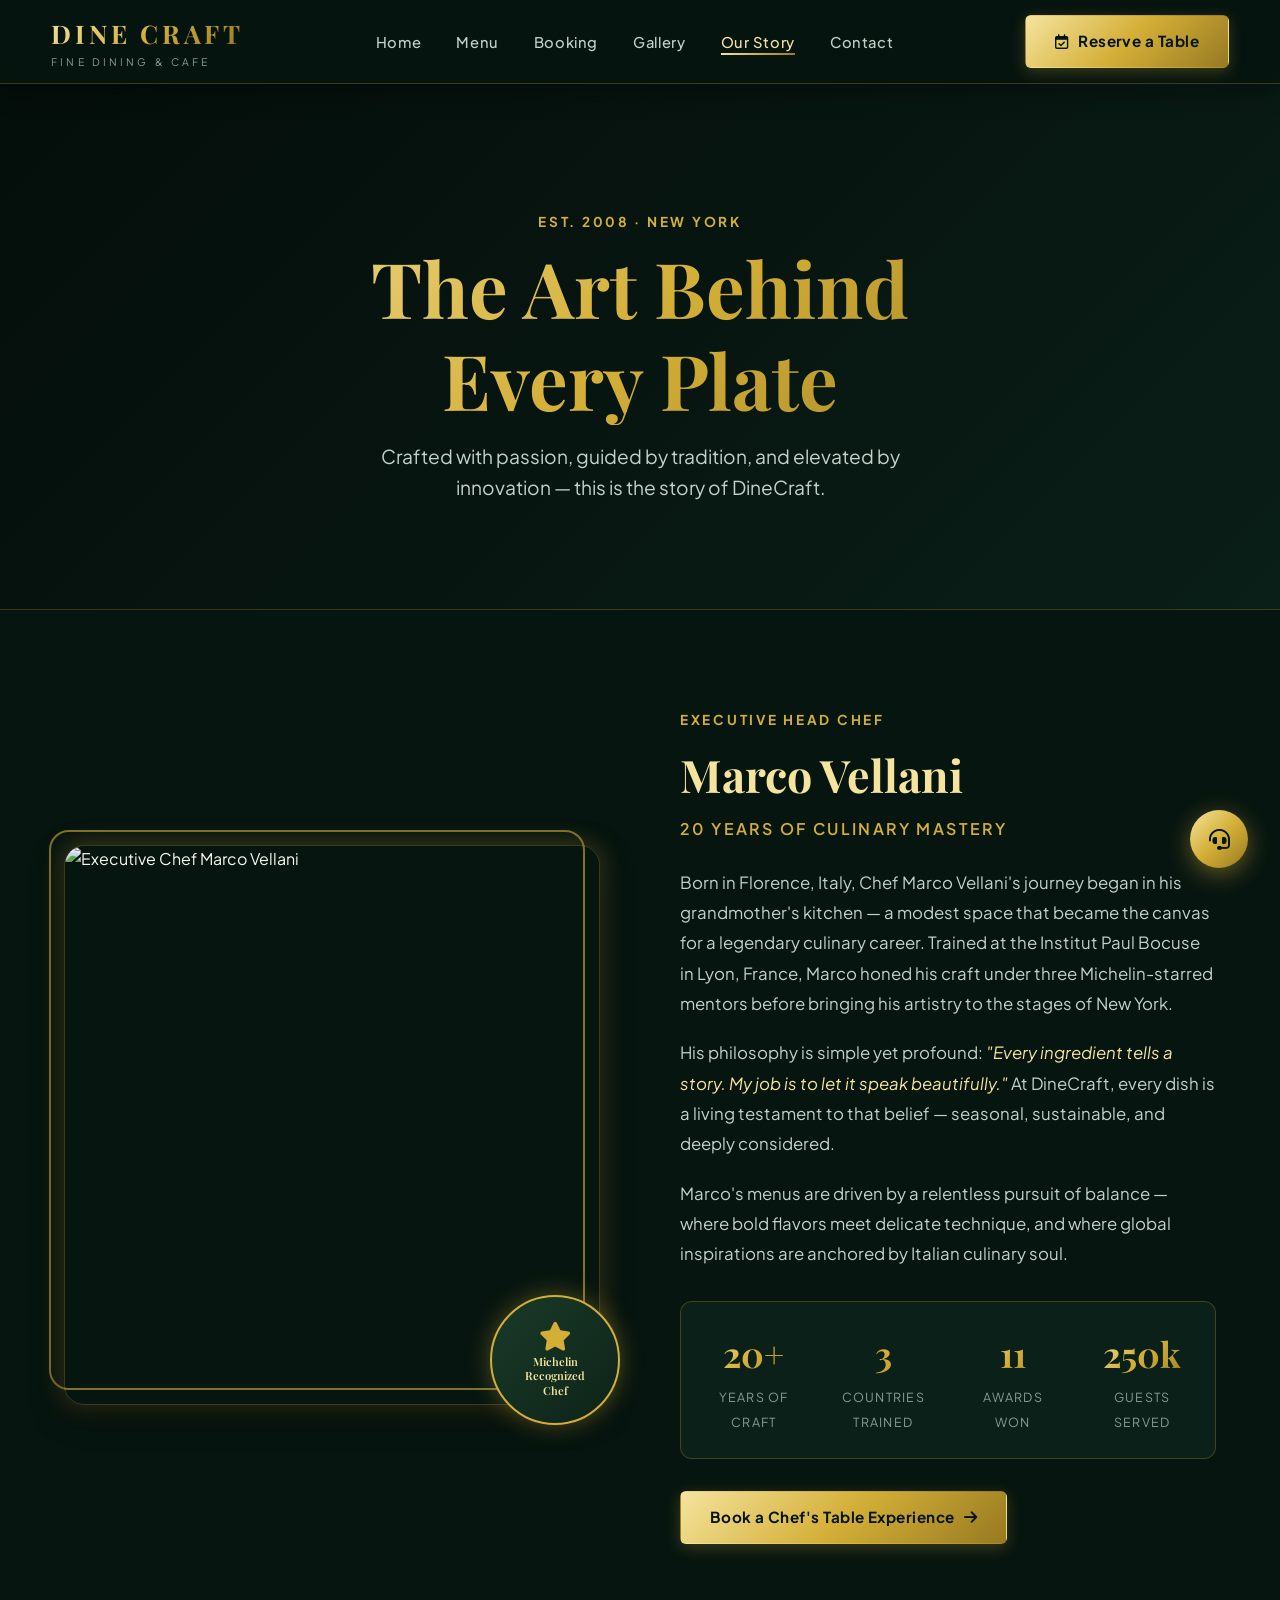
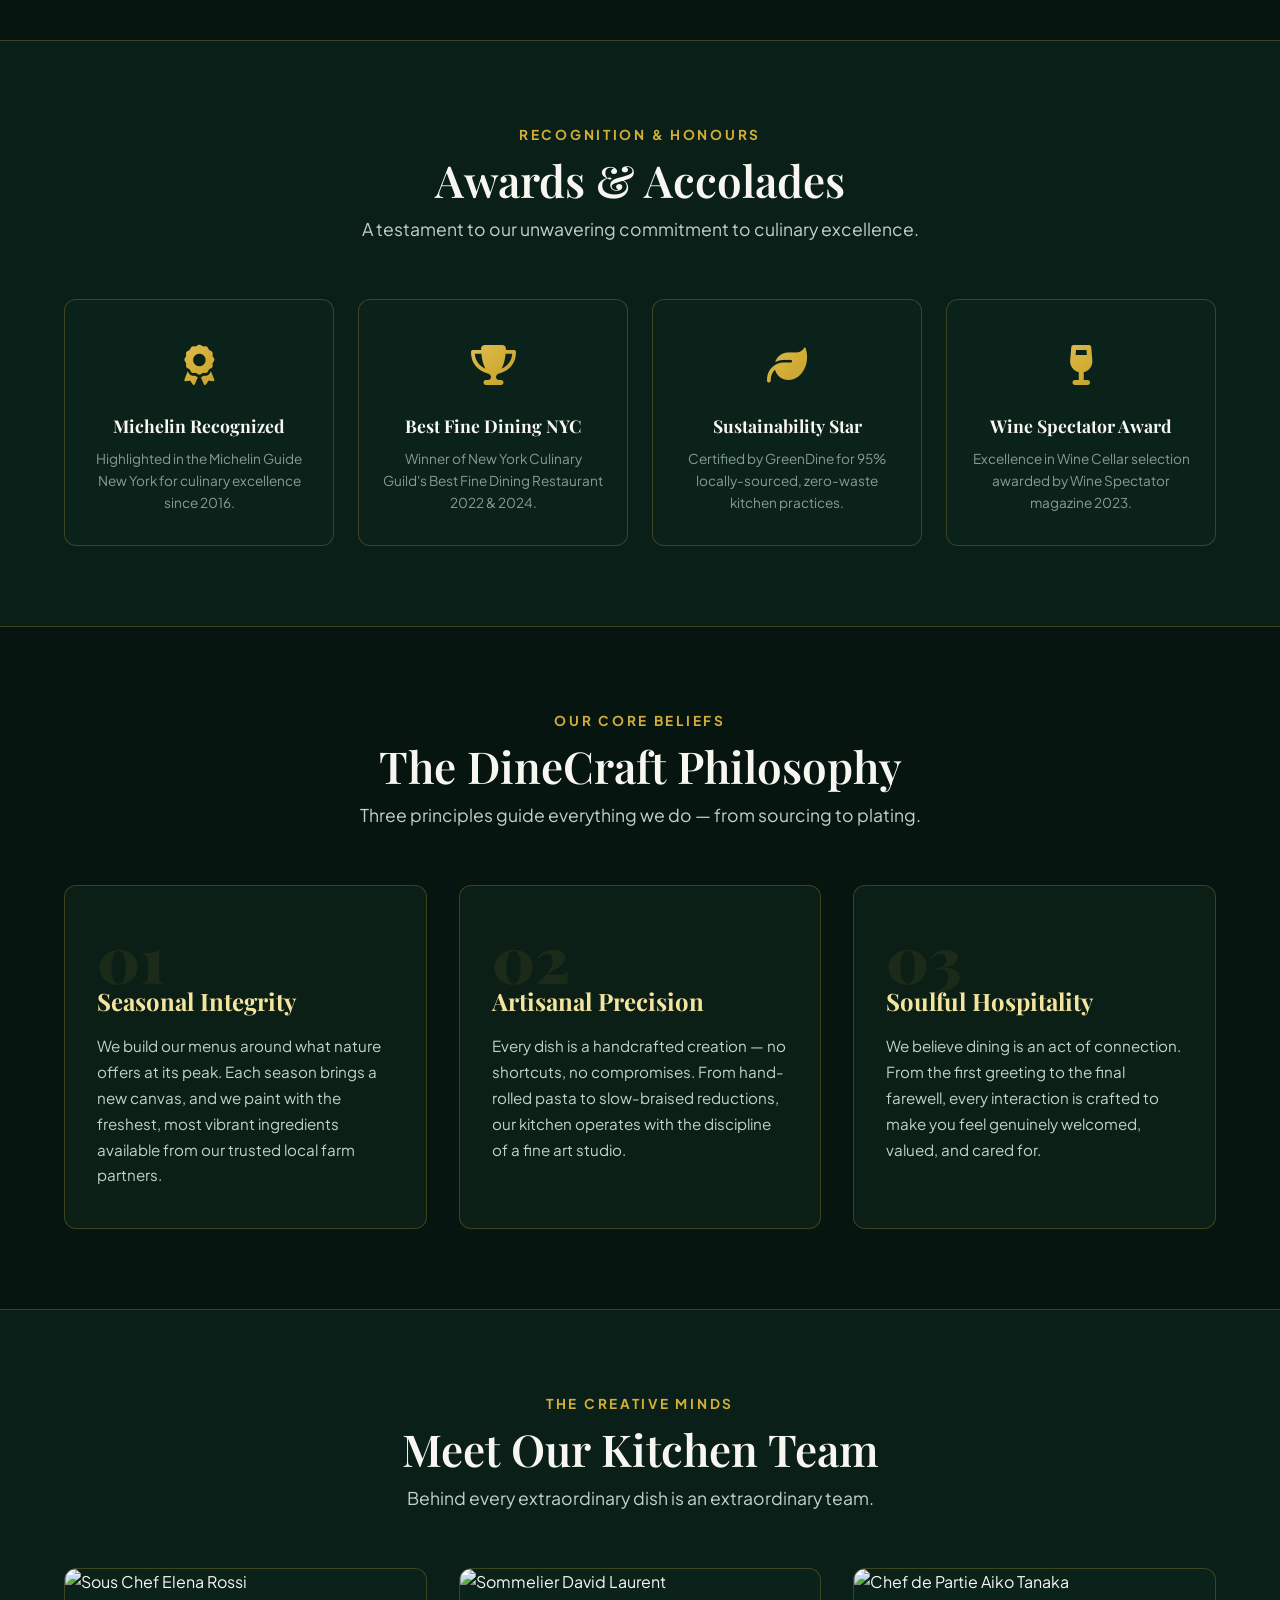
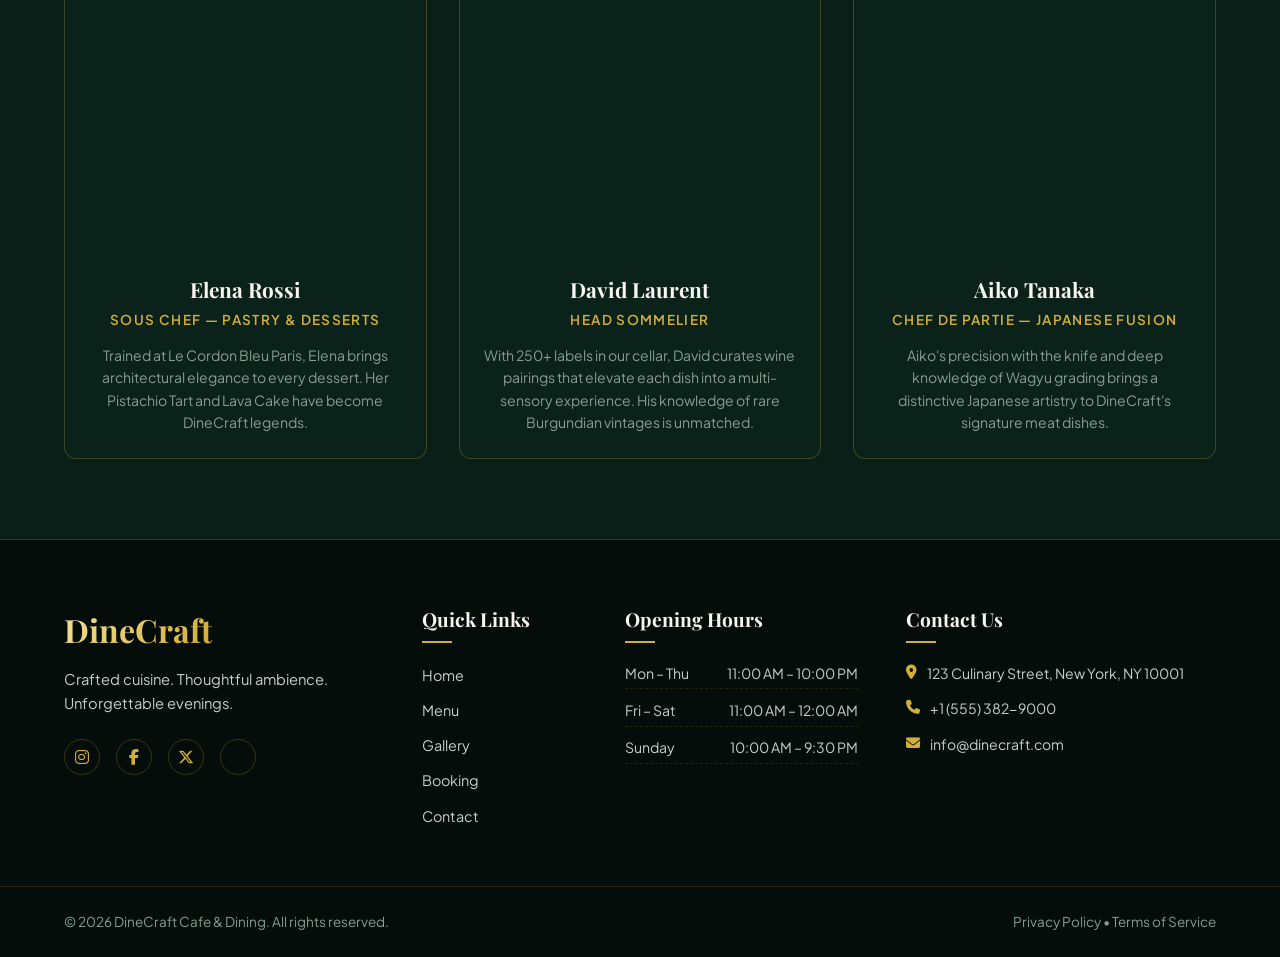
==== about.html @ 6a2be3d0 "Update all files" ====
<!DOCTYPE html>
<html lang="en">
<head>
    <meta charset="UTF-8">
    <meta name="viewport" content="width=device-width, initial-scale=1.0">
    <meta name="description" content="Meet the Culinary Artist — Chef Marco Vellani. DineCraft's head chef with 20 years of Michelin-starred excellence. Discover our philosophy and story.">
    <title>Chef's Story | DineCraft Fine Dining & Cafe</title>
    <link rel="preconnect" href="https://fonts.googleapis.com">
    <link rel="preconnect" href="https://fonts.gstatic.com" crossorigin>
    <link href="https://fonts.googleapis.com/css2?family=Cormorant+Garamond:ital,wght@0,500;0,600;0,700;1,400&family=Playfair+Display:ital,wght@0,400;0,600;0,700;0,900;1,400&family=Plus+Jakarta+Sans:wght@300;400;500;600;700&display=swap" rel="stylesheet">
    <link rel="stylesheet" href="https://cdnjs.cloudflare.com/ajax/libs/font-awesome/6.4.0/css/all.min.css">
    <link rel="stylesheet" href="index.css?v=2">
    <style>
        /* ---- About Page Specific Styles ---- */
        .about-hero {
            position: relative;
            min-height: 60vh;
            display: flex;
            align-items: center;
            overflow: hidden;
            background: linear-gradient(135deg, #040e0a 0%, #071510 50%, #0a1f18 100%);
            border-bottom: 1px solid var(--border-gold);
        }
        .about-hero::before {
            content: '';
            position: absolute;
            inset: 0;
            background: url('https://images.unsplash.com/photo-1556909114-f6e7ad7d3136?q=80&w=1800&auto=format&fit=crop') center/cover no-repeat;
            opacity: 0.12;
        }
        .about-hero-content {
            position: relative;
            z-index: 2;
            padding: 6rem 0 4rem;
            text-align: center;
        }
        .about-hero-content h1 {
            font-family: var(--font-heading);
            font-size: clamp(2.8rem, 6vw, 5rem);
            font-weight: 700;
            background: var(--gold-gradient);
            -webkit-background-clip: text;
            -webkit-text-fill-color: transparent;
            background-clip: text;
            line-height: 1.2;
            margin-bottom: 1rem;
        }
        .about-hero-content p {
            font-size: 1.2rem;
            color: var(--text-secondary);
            max-width: 600px;
            margin: 0 auto;
        }

        /* Chef Profile */
        .chef-profile-section {
            padding: 6rem 0;
            background: var(--bg-dark);
        }
        .chef-profile-grid {
            display: grid;
            grid-template-columns: 1fr 1fr;
            gap: 5rem;
            align-items: center;
        }
        .chef-image-frame {
            position: relative;
        }
        .chef-image-frame::before {
            content: '';
            position: absolute;
            top: -15px;
            left: -15px;
            right: 15px;
            bottom: 15px;
            border: 2px solid var(--border-gold-bright);
            border-radius: var(--radius-lg);
            z-index: 0;
        }
        .chef-image-frame img {
            position: relative;
            z-index: 1;
            width: 100%;
            height: 560px;
            object-fit: cover;
            border-radius: var(--radius-lg);
            border: 1px solid var(--border-gold);
            box-shadow: var(--shadow-card), var(--gold-glow);
        }
        .chef-award-badge {
            position: absolute;
            bottom: -20px;
            right: -20px;
            z-index: 2;
            background: linear-gradient(135deg, #1a3a28 0%, #0d2318 100%);
            border: 2px solid var(--color-gold);
            border-radius: 50%;
            width: 130px;
            height: 130px;
            display: flex;
            flex-direction: column;
            align-items: center;
            justify-content: center;
            text-align: center;
            box-shadow: var(--gold-glow);
        }
        .chef-award-badge i {
            font-size: 1.8rem;
            color: var(--color-gold);
            margin-bottom: 4px;
        }
        .chef-award-badge span {
            font-family: var(--font-heading);
            font-size: 0.7rem;
            color: var(--color-gold-light);
            line-height: 1.3;
            font-weight: 600;
        }
        .chef-bio h2 {
            font-family: var(--font-heading);
            font-size: 2.8rem;
            color: var(--color-gold-light);
            margin-bottom: 0.3rem;
        }
        .chef-bio .chef-title {
            color: var(--color-gold);
            font-size: 1rem;
            font-weight: 600;
            letter-spacing: 0.15em;
            text-transform: uppercase;
            margin-bottom: 1.5rem;
        }
        .chef-bio p {
            color: var(--text-secondary);
            font-size: 1.05rem;
            line-height: 1.8;
            margin-bottom: 1.2rem;
        }
        .chef-stats-bar {
            display: flex;
            gap: 2rem;
            margin: 2rem 0;
            padding: 1.5rem;
            background: rgba(13, 36, 28, 0.8);
            border: 1px solid var(--border-gold);
            border-radius: var(--radius-md);
        }
        .stat-item {
            text-align: center;
            flex: 1;
        }
        .stat-number {
            font-family: var(--font-heading);
            font-size: 2.2rem;
            font-weight: 700;
            background: var(--gold-gradient);
            -webkit-background-clip: text;
            -webkit-text-fill-color: transparent;
            background-clip: text;
            display: block;
        }
        .stat-label {
            font-size: 0.78rem;
            color: var(--text-muted);
            letter-spacing: 0.1em;
            text-transform: uppercase;
        }

        /* Awards Grid */
        .awards-section {
            padding: 5rem 0;
            background: var(--bg-surface);
            border-top: 1px solid var(--border-gold);
            border-bottom: 1px solid var(--border-gold);
        }
        .awards-grid {
            display: grid;
            grid-template-columns: repeat(4, 1fr);
            gap: 1.5rem;
            margin-top: 3rem;
        }
        .award-card {
            background: var(--bg-card);
            border: 1px solid var(--border-gold);
            border-radius: var(--radius-md);
            padding: 2rem 1.5rem;
            text-align: center;
            transition: var(--transition);
            backdrop-filter: blur(10px);
        }
        .award-card:hover {
            transform: translateY(-5px);
            border-color: var(--color-gold);
            box-shadow: var(--gold-glow);
        }
        .award-icon {
            font-size: 2.5rem;
            margin-bottom: 1rem;
            background: var(--gold-gradient);
            -webkit-background-clip: text;
            -webkit-text-fill-color: transparent;
            background-clip: text;
        }
        .award-card h3 {
            font-family: var(--font-heading);
            font-size: 1.1rem;
            color: var(--text-primary);
            margin-bottom: 0.5rem;
        }
        .award-card p {
            font-size: 0.85rem;
            color: var(--text-muted);
        }

        /* Philosophy Section */
        .philosophy-section {
            padding: 5rem 0;
            background: var(--bg-dark);
        }
        .philosophy-pillars {
            display: grid;
            grid-template-columns: repeat(3, 1fr);
            gap: 2rem;
            margin-top: 3rem;
        }
        .pillar-card {
            background: rgba(13, 36, 28, 0.7);
            border: 1px solid var(--border-gold);
            border-radius: var(--radius-md);
            padding: 2.5rem 2rem;
            position: relative;
            overflow: hidden;
            transition: var(--transition);
        }
        .pillar-card::before {
            content: '';
            position: absolute;
            top: 0;
            left: 0;
            right: 0;
            height: 3px;
            background: var(--gold-gradient);
            transform: scaleX(0);
            transition: var(--transition);
        }
        .pillar-card:hover::before { transform: scaleX(1); }
        .pillar-card:hover {
            transform: translateY(-4px);
            box-shadow: var(--shadow-card);
        }
        .pillar-number {
            font-family: var(--font-heading);
            font-size: 4rem;
            font-weight: 900;
            color: rgba(212,175,55,0.08);
            line-height: 1;
            margin-bottom: -0.5rem;
        }
        .pillar-card h3 {
            font-family: var(--font-heading);
            font-size: 1.5rem;
            color: var(--color-gold-light);
            margin-bottom: 0.8rem;
        }
        .pillar-card p {
            color: var(--text-secondary);
            font-size: 0.95rem;
            line-height: 1.7;
        }

        /* Team Section */
        .team-section {
            padding: 5rem 0;
            background: var(--bg-surface);
            border-top: 1px solid var(--border-gold);
        }
        .team-grid {
            display: grid;
            grid-template-columns: repeat(3, 1fr);
            gap: 2rem;
            margin-top: 3rem;
        }
        .team-card {
            background: var(--bg-card);
            border: 1px solid var(--border-gold);
            border-radius: var(--radius-md);
            overflow: hidden;
            transition: var(--transition);
        }
        .team-card:hover {
            transform: translateY(-6px);
            box-shadow: var(--shadow-card), var(--gold-glow);
        }
        .team-card img {
            width: 100%;
            height: 280px;
            object-fit: cover;
        }
        .team-card-body {
            padding: 1.5rem;
            text-align: center;
        }
        .team-card-body h3 {
            font-family: var(--font-heading);
            font-size: 1.3rem;
            color: var(--text-primary);
            margin-bottom: 0.2rem;
        }
        .team-card-body .role {
            color: var(--color-gold);
            font-size: 0.85rem;
            font-weight: 600;
            letter-spacing: 0.1em;
            text-transform: uppercase;
            margin-bottom: 0.8rem;
        }
        .team-card-body p {
            color: var(--text-muted);
            font-size: 0.88rem;
            line-height: 1.6;
        }

        /* Responsive */
        @media (max-width: 900px) {
            .chef-profile-grid { grid-template-columns: 1fr; gap: 2rem; }
            .awards-grid { grid-template-columns: repeat(2, 1fr); }
            .philosophy-pillars { grid-template-columns: 1fr; }
            .team-grid { grid-template-columns: repeat(2, 1fr); }
            .chef-image-frame img { height: 380px; }
        }
        @media (max-width: 600px) {
            .awards-grid { grid-template-columns: 1fr; }
            .team-grid { grid-template-columns: 1fr; }
            .chef-stats-bar { flex-direction: column; gap: 1rem; }
        }
    </style>
</head>
<body class="page-about">

    <!-- Header -->
    <header class="site-header scrolled" id="siteHeader">
        <div class="header-container">
            <a href="index.html" class="brand-logo">
                <span class="logo-text">DINE CRAFT</span>
                <span class="logo-sub">FINE DINING & CAFE</span>
            </a>
            <nav class="main-nav" id="mainNav">
                <ul class="nav-list">
                    <li><a href="index.html" class="nav-link">Home</a></li>
                    <li><a href="menu.html" class="nav-link">Menu</a></li>
                    <li><a href="booking.html" class="nav-link">Booking</a></li>
                    <li><a href="gallery.html" class="nav-link">Gallery</a></li>
                    <li><a href="about.html" class="nav-link active">Our Story</a></li>
                    <li><a href="index.html#contact" class="nav-link">Contact</a></li>
                </ul>
            </nav>
            <div class="header-actions">
                <a href="booking.html" class="btn btn-gold">
                    <i class="fa-regular fa-calendar-check"></i>
                    <span>Reserve a Table</span>
                </a>
                <button class="mobile-toggle" id="mobileToggle" aria-label="Toggle Navigation Menu">
                    <i class="fa-solid fa-bars"></i>
                </button>
            </div>
        </div>
    </header>

    <main class="page-main-content">

        <!-- About Hero -->
        <section class="about-hero">
            <div class="container about-hero-content">
                <span class="gold-subtitle">EST. 2008 · NEW YORK</span>
                <h1>The Art Behind<br>Every Plate</h1>
                <p>Crafted with passion, guided by tradition, and elevated by innovation — this is the story of DineCraft.</p>
            </div>
        </section>

        <!-- Chef Profile -->
        <section class="chef-profile-section">
            <div class="container">
                <div class="chef-profile-grid">
                    <div class="chef-image-frame">
                        <img src="https://images.unsplash.com/photo-1577219491135-ce391730fb2c?q=80&w=1000&auto=format&fit=crop" alt="Executive Chef Marco Vellani">
                        <div class="chef-award-badge">
                            <i class="fa-solid fa-star"></i>
                            <span>Michelin<br>Recognized<br>Chef</span>
                        </div>
                    </div>
                    <div class="chef-bio">
                        <span class="gold-subtitle">EXECUTIVE HEAD CHEF</span>
                        <h2>Marco Vellani</h2>
                        <p class="chef-title">20 Years of Culinary Mastery</p>
                        <p>Born in Florence, Italy, Chef Marco Vellani's journey began in his grandmother's kitchen — a modest space that became the canvas for a legendary culinary career. Trained at the Institut Paul Bocuse in Lyon, France, Marco honed his craft under three Michelin-starred mentors before bringing his artistry to the stages of New York.</p>
                        <p>His philosophy is simple yet profound: <em style="color: var(--color-gold-light);">"Every ingredient tells a story. My job is to let it speak beautifully."</em> At DineCraft, every dish is a living testament to that belief — seasonal, sustainable, and deeply considered.</p>
                        <p>Marco's menus are driven by a relentless pursuit of balance — where bold flavors meet delicate technique, and where global inspirations are anchored by Italian culinary soul.</p>

                        <div class="chef-stats-bar">
                            <div class="stat-item">
                                <span class="stat-number">20+</span>
                                <span class="stat-label">Years of Craft</span>
                            </div>
                            <div class="stat-item">
                                <span class="stat-number">3</span>
                                <span class="stat-label">Countries Trained</span>
                            </div>
                            <div class="stat-item">
                                <span class="stat-number">11</span>
                                <span class="stat-label">Awards Won</span>
                            </div>
                            <div class="stat-item">
                                <span class="stat-number">250k</span>
                                <span class="stat-label">Guests Served</span>
                            </div>
                        </div>

                        <a href="booking.html" class="btn btn-gold">
                            <span>Book a Chef's Table Experience</span>
                            <i class="fa-solid fa-arrow-right"></i>
                        </a>
                    </div>
                </div>
            </div>
        </section>

        <!-- Awards -->
        <section class="awards-section">
            <div class="container">
                <div class="section-header text-center">
                    <span class="gold-subtitle">RECOGNITION & HONOURS</span>
                    <h2 class="section-title">Awards & Accolades</h2>
                    <p class="section-description">A testament to our unwavering commitment to culinary excellence.</p>
                </div>
                <div class="awards-grid">
                    <div class="award-card">
                        <div class="award-icon"><i class="fa-solid fa-award"></i></div>
                        <h3>Michelin Recognized</h3>
                        <p>Highlighted in the Michelin Guide New York for culinary excellence since 2016.</p>
                    </div>
                    <div class="award-card">
                        <div class="award-icon"><i class="fa-solid fa-trophy"></i></div>
                        <h3>Best Fine Dining NYC</h3>
                        <p>Winner of New York Culinary Guild's Best Fine Dining Restaurant 2022 & 2024.</p>
                    </div>
                    <div class="award-card">
                        <div class="award-icon"><i class="fa-solid fa-leaf"></i></div>
                        <h3>Sustainability Star</h3>
                        <p>Certified by GreenDine for 95% locally-sourced, zero-waste kitchen practices.</p>
                    </div>
                    <div class="award-card">
                        <div class="award-icon"><i class="fa-solid fa-wine-glass"></i></div>
                        <h3>Wine Spectator Award</h3>
                        <p>Excellence in Wine Cellar selection awarded by Wine Spectator magazine 2023.</p>
                    </div>
                </div>
            </div>
        </section>

        <!-- Philosophy -->
        <section class="philosophy-section">
            <div class="container">
                <div class="section-header text-center">
                    <span class="gold-subtitle">OUR CORE BELIEFS</span>
                    <h2 class="section-title">The DineCraft Philosophy</h2>
                    <p class="section-description">Three principles guide everything we do — from sourcing to plating.</p>
                </div>
                <div class="philosophy-pillars">
                    <div class="pillar-card">
                        <div class="pillar-number">01</div>
                        <h3>Seasonal Integrity</h3>
                        <p>We build our menus around what nature offers at its peak. Each season brings a new canvas, and we paint with the freshest, most vibrant ingredients available from our trusted local farm partners.</p>
                    </div>
                    <div class="pillar-card">
                        <div class="pillar-number">02</div>
                        <h3>Artisanal Precision</h3>
                        <p>Every dish is a handcrafted creation — no shortcuts, no compromises. From hand-rolled pasta to slow-braised reductions, our kitchen operates with the discipline of a fine art studio.</p>
                    </div>
                    <div class="pillar-card">
                        <div class="pillar-number">03</div>
                        <h3>Soulful Hospitality</h3>
                        <p>We believe dining is an act of connection. From the first greeting to the final farewell, every interaction is crafted to make you feel genuinely welcomed, valued, and cared for.</p>
                    </div>
                </div>
            </div>
        </section>

        <!-- Our Team -->
        <section class="team-section">
            <div class="container">
                <div class="section-header text-center">
                    <span class="gold-subtitle">THE CREATIVE MINDS</span>
                    <h2 class="section-title">Meet Our Kitchen Team</h2>
                    <p class="section-description">Behind every extraordinary dish is an extraordinary team.</p>
                </div>
                <div class="team-grid">
                    <div class="team-card">
                        <img src="https://images.unsplash.com/photo-1600565193348-f74bd3960d33?q=80&w=800&auto=format&fit=crop" alt="Sous Chef Elena Rossi">
                        <div class="team-card-body">
                            <h3>Elena Rossi</h3>
                            <p class="role">Sous Chef — Pastry & Desserts</p>
                            <p>Trained at Le Cordon Bleu Paris, Elena brings architectural elegance to every dessert. Her Pistachio Tart and Lava Cake have become DineCraft legends.</p>
                        </div>
                    </div>
                    <div class="team-card">
                        <img src="https://images.unsplash.com/photo-1615361200141-f45040f367be?q=80&w=800&auto=format&fit=crop" alt="Sommelier David Laurent">
                        <div class="team-card-body">
                            <h3>David Laurent</h3>
                            <p class="role">Head Sommelier</p>
                            <p>With 250+ labels in our cellar, David curates wine pairings that elevate each dish into a multi-sensory experience. His knowledge of rare Burgundian vintages is unmatched.</p>
                        </div>
                    </div>
                    <div class="team-card">
                        <img src="https://images.unsplash.com/photo-1534422298391-e4f8c172dddb?q=80&w=800&auto=format&fit=crop" alt="Chef de Partie Aiko Tanaka">
                        <div class="team-card-body">
                            <h3>Aiko Tanaka</h3>
                            <p class="role">Chef de Partie — Japanese Fusion</p>
                            <p>Aiko's precision with the knife and deep knowledge of Wagyu grading brings a distinctive Japanese artistry to DineCraft's signature meat dishes.</p>
                        </div>
                    </div>
                </div>
            </div>
        </section>

    </main>

    <!-- Footer -->
    <footer class="site-footer">
        <div class="footer-top">
            <div class="container">
                <div class="footer-grid">
                    <div class="footer-col brand-col">
                        <h3 class="footer-logo">DineCraft</h3>
                        <p class="footer-tagline">Crafted cuisine. Thoughtful ambience. Unforgettable evenings.</p>
                        <div class="social-links">
                            <a href="#" aria-label="Instagram"><i class="fa-brands fa-instagram"></i></a>
                            <a href="#" aria-label="Facebook"><i class="fa-brands fa-facebook-f"></i></a>
                            <a href="#" aria-label="X Twitter"><i class="fa-brands fa-x-twitter"></i></a>
                            <a href="#" aria-label="TripAdvisor"><i class="fa-brands fa-tripadvisor"></i></a>
                        </div>
                    </div>
                    <div class="footer-col">
                        <h4 class="footer-heading">Quick Links</h4>
                        <ul class="footer-links">
                            <li><a href="index.html">Home</a></li>
                            <li><a href="menu.html">Menu</a></li>
                            <li><a href="gallery.html">Gallery</a></li>
                            <li><a href="booking.html">Booking</a></li>
                            <li><a href="index.html#contact">Contact</a></li>
                        </ul>
                    </div>
                    <div class="footer-col">
                        <h4 class="footer-heading">Opening Hours</h4>
                        <ul class="hours-list">
                            <li><span>Mon – Thu</span> <span>11:00 AM – 10:00 PM</span></li>
                            <li><span>Fri – Sat</span> <span>11:00 AM – 12:00 AM</span></li>
                            <li><span>Sunday</span> <span>10:00 AM – 9:30 PM</span></li>
                        </ul>
                    </div>
                    <div class="footer-col contact-col">
                        <h4 class="footer-heading">Contact Us</h4>
                        <ul class="contact-info">
                            <li><i class="fa-solid fa-location-dot"></i> 123 Culinary Street, New York, NY 10001</li>
                            <li><i class="fa-solid fa-phone"></i> +1 (555) 382-9000</li>
                            <li><i class="fa-solid fa-envelope"></i> info@dinecraft.com</li>
                        </ul>
                    </div>
                </div>
            </div>
        </div>
        <div class="footer-bottom">
            <div class="container copyright-bar">
                <p>&copy; 2026 DineCraft Cafe & Dining. All rights reserved.</p>
                <div class="legal-links">
                    <a href="#">Privacy Policy</a>
                    <span>•</span>
                    <a href="#">Terms of Service</a>
                </div>
            </div>
        </div>
    </footer>

    <!-- WhatsApp / Call Floating Button -->
    <div class="fab-container" id="fabContainer">
        <div class="fab-main" id="fabMain" title="Contact Us">
            <i class="fa-solid fa-headset" id="fabIcon"></i>
        </div>
        <div class="fab-options" id="fabOptions">
            <a href="https://wa.me/15553829000" target="_blank" class="fab-option fab-whatsapp" title="Chat on WhatsApp">
                <i class="fa-brands fa-whatsapp"></i>
                <span class="fab-label">WhatsApp</span>
            </a>
            <a href="tel:+15553829000" class="fab-option fab-call" title="Call Us">
                <i class="fa-solid fa-phone"></i>
                <span class="fab-label">Call Us</span>
            </a>
            <a href="booking.html" class="fab-option fab-reserve" title="Reserve a Table">
                <i class="fa-regular fa-calendar-check"></i>
                <span class="fab-label">Reserve</span>
            </a>
        </div>
    </div>

    <script>
        // Mobile Nav Toggle
        const mobileToggle = document.getElementById('mobileToggle');
        const mainNav = document.getElementById('mainNav');
        if (mobileToggle && mainNav) {
            mobileToggle.addEventListener('click', () => {
                mainNav.querySelector('.nav-list').classList.toggle('active');
            });
        }
        // FAB
        const fabMain = document.getElementById('fabMain');
        const fabOptions = document.getElementById('fabOptions');
        const fabIcon = document.getElementById('fabIcon');
        fabMain.addEventListener('click', () => {
            fabOptions.classList.toggle('open');
            fabIcon.className = fabOptions.classList.contains('open') ? 'fa-solid fa-xmark' : 'fa-solid fa-headset';
        });
    </script>
</body>
</html>
---- index.css ----
/* ==========================================================================
   DineCraft - Luxury Fine Dining & Cafe Design System
   Color Palette: Deep Emerald (#071510) & Antique Warm Gold (#d4af37)
   ========================================================================== */

/* --- Custom Properties & Tokens --- */
:root {
    --bg-dark: #071510;
    --bg-surface: #0a1f18;
    --bg-card: rgba(13, 36, 28, 0.75);
    --bg-card-hover: rgba(18, 48, 38, 0.9);
    
    --color-gold: #d4af37;
    --color-gold-light: #f5e49e;
    --color-gold-bright: #e8c85a;
    --color-gold-dark: #967a21;
    --gold-gradient: linear-gradient(135deg, #f5e49e 0%, #d4af37 50%, #967a21 100%);
    --gold-glow: 0 0 25px rgba(212, 175, 55, 0.35);
    
    --text-primary: #f8f6f0;
    --text-secondary: #c2d1c9;
    --text-muted: #849e91;
    
    --border-gold: rgba(212, 175, 55, 0.25);
    --border-gold-bright: rgba(212, 175, 55, 0.6);
    
    --font-heading: 'Playfair Display', 'Cormorant Garamond', Georgia, serif;
    --font-body: 'Plus Jakarta Sans', -apple-system, sans-serif;
    
    --radius-sm: 6px;
    --radius-md: 12px;
    --radius-lg: 20px;
    --radius-pill: 50px;
    
    --transition: all 0.35s cubic-bezier(0.25, 0.8, 0.25, 1);
    --shadow-card: 0 10px 30px rgba(0, 0, 0, 0.5);
}

/* --- Base Reset & Setup --- */
*, *::before, *::after {
    box-sizing: border-box;
    margin: 0;
    padding: 0;
}

html {
    scroll-behavior: smooth;
    font-size: 16px;
}

body {
    background-color: var(--bg-dark);
    color: var(--text-primary);
    font-family: var(--font-body);
    line-height: 1.6;
    overflow-x: hidden;
    -webkit-font-smoothing: antialiased;
}

img {
    max-width: 100%;
    height: auto;
    display: block;
}

a {
    color: inherit;
    text-decoration: none;
    transition: var(--transition);
}

ul {
    list-style: none;
}

button, input, select, textarea {
    font-family: inherit;
    font-size: inherit;
}

/* --- Utility Classes --- */
.container {
    width: 90%;
    max-width: 1240px;
    margin: 0 auto;
}

.text-center { text-align: center; }
.margin-top-md { margin-top: 1.5rem; }
.margin-top-lg { margin-top: 2.5rem; }
.hidden { display: none !important; }

.gold-subtitle {
    display: inline-block;
    color: var(--color-gold);
    font-size: 0.85rem;
    font-weight: 700;
    letter-spacing: 0.2em;
    text-transform: uppercase;
    margin-bottom: 0.5rem;
}

.section {
    padding: 6rem 0;
    position: relative;
}

.section-header {
    margin-bottom: 3.5rem;
}

.section-title {
    font-family: var(--font-heading);
    font-size: 2.75rem;
    font-weight: 600;
    color: var(--text-primary);
    line-height: 1.2;
}

.section-description {
    color: var(--text-secondary);
    font-size: 1.1rem;
    margin-top: 0.5rem;
}

/* --- Button Component System --- */
.btn {
    display: inline-flex;
    align-items: center;
    justify-content: center;
    gap: 0.6rem;
    padding: 0.85rem 1.8rem;
    font-size: 0.95rem;
    font-weight: 600;
    letter-spacing: 0.03em;
    border-radius: var(--radius-sm);
    cursor: pointer;
    transition: var(--transition);
    border: 1px solid transparent;
}

.btn-gold {
    background: var(--gold-gradient);
    color: #071510;
    font-weight: 700;
    box-shadow: 0 4px 15px rgba(212, 175, 55, 0.25);
}

.btn-gold:hover {
    transform: translateY(-2px);
    box-shadow: 0 8px 25px rgba(212, 175, 55, 0.45);
    background: linear-gradient(135deg, #ffffff 0%, #e8c85a 100%);
}

.btn-outline-gold {
    background: rgba(7, 21, 16, 0.6);
    color: var(--color-gold);
    border-color: var(--border-gold-bright);
    backdrop-filter: blur(5px);
}

.btn-outline-gold:hover {
    background: rgba(212, 175, 55, 0.15);
    color: #ffffff;
    border-color: var(--color-gold-light);
    transform: translateY(-2px);
    box-shadow: 0 4px 20px rgba(212, 175, 55, 0.2);
}

.btn-lg {
    padding: 1.1rem 2.2rem;
    font-size: 1.05rem;
}

.btn-sm {
    padding: 0.6rem 1.2rem;
    font-size: 0.85rem;
}

.btn-block {
    width: 100%;
}

.btn-text {
    background: none;
    border: none;
    color: var(--color-gold);
    font-weight: 600;
    cursor: pointer;
    padding: 0;
    display: inline-flex;
    align-items: center;
    gap: 0.4rem;
    transition: var(--transition);
}

.btn-text:hover {
    color: #ffffff;
}

/* --- Floating Ambient Audio Soundscape Bar --- */
.ambient-audio-bar {
    position: fixed;
    bottom: 25px;
    left: 25px;
    z-index: 99;
    display: flex;
    align-items: center;
    gap: 12px;
    background: rgba(10, 31, 24, 0.85);
    border: 1px solid var(--border-gold);
    backdrop-filter: blur(12px);
    padding: 8px 16px;
    border-radius: var(--radius-pill);
    box-shadow: var(--shadow-card);
}

.ambient-btn {
    background: none;
    border: none;
    color: var(--color-gold);
    cursor: pointer;
    display: flex;
    align-items: center;
    gap: 8px;
    font-size: 0.85rem;
}

.ambient-btn i {
    font-size: 1.1rem;
}

.audio-waves {
    display: flex;
    align-items: flex-end;
    gap: 3px;
    height: 14px;
}

.audio-waves span {
    width: 3px;
    height: 4px;
    background-color: var(--color-gold);
    border-radius: 2px;
    transition: var(--transition);
}

.audio-waves.playing span {
    animation: waveAnim 0.8s ease-in-out infinite alternate;
}

.audio-waves.playing span:nth-child(1) { animation-delay: 0.1s; }
.audio-waves.playing span:nth-child(2) { animation-delay: 0.3s; }
.audio-waves.playing span:nth-child(3) { animation-delay: 0.2s; }
.audio-waves.playing span:nth-child(4) { animation-delay: 0.4s; }

@keyframes waveAnim {
    0% { height: 3px; }
    100% { height: 14px; }
}

/* --- Header & Navigation --- */
.site-header {
    position: fixed;
    top: 0;
    left: 0;
    width: 100%;
    z-index: 100;
    padding: 1.2rem 0;
    transition: var(--transition);
}

.site-header.scrolled {
    background: rgba(7, 21, 16, 0.92);
    backdrop-filter: blur(16px);
    padding: 0.8rem 0;
    border-bottom: 1px solid var(--border-gold);
    box-shadow: 0 5px 25px rgba(0, 0, 0, 0.4);
}

.header-container {
    width: 92%;
    max-width: 1300px;
    margin: 0 auto;
    display: flex;
    align-items: center;
    justify-content: space-between;
}

.brand-logo {
    display: flex;
    flex-direction: column;
}

.logo-text {
    font-family: var(--font-heading);
    font-size: 1.6rem;
    font-weight: 700;
    letter-spacing: 0.15em;
    background: var(--gold-gradient);
    -webkit-background-clip: text;
    -webkit-text-fill-color: transparent;
}

.logo-sub {
    font-size: 0.65rem;
    letter-spacing: 0.3em;
    color: var(--text-muted);
    text-transform: uppercase;
}

.nav-list {
    display: flex;
    align-items: center;
    gap: 2.2rem;
}

.nav-link {
    font-size: 0.92rem;
    font-weight: 500;
    color: var(--text-secondary);
    letter-spacing: 0.04em;
    position: relative;
    padding: 4px 0;
}

.nav-link::after {
    content: '';
    position: absolute;
    bottom: 0;
    left: 0;
    width: 0%;
    height: 2px;
    background: var(--gold-gradient);
    transition: var(--transition);
}

.nav-link:hover, .nav-link.active {
    color: var(--color-gold-light);
}

.nav-link:hover::after, .nav-link.active::after {
    width: 100%;
}

.header-actions {
    display: flex;
    align-items: center;
    gap: 1.2rem;
}

.mobile-toggle {
    display: none;
    background: none;
    border: none;
    color: var(--color-gold);
    font-size: 1.5rem;
    cursor: pointer;
}

/* --- Hero Section --- */
.hero-section {
    position: relative;
    min-height: 100vh;
    display: flex;
    flex-direction: column;
    justify-content: center;
    align-items: center;
    padding: 8rem 1rem 4rem;
    text-align: center;
    overflow: hidden;
}

.hero-backdrop {
    position: absolute;
    top: 0;
    left: 0;
    width: 100%;
    height: 100%;
    background-image: url('https://images.unsplash.com/photo-1517248135467-4c7edcad34c4?q=80&w=1920&auto=format&fit=crop');
    background-size: cover;
    background-position: center;
    filter: brightness(0.65) contrast(1.1);
    z-index: 1;
    transform: scale(1.05);
    transition: transform 10s ease-out;
}

.hero-section:hover .hero-backdrop {
    transform: scale(1.0);
}

.hero-overlay {
    position: absolute;
    top: 0;
    left: 0;
    width: 100%;
    height: 100%;
    background: radial-gradient(circle at center, rgba(7, 21, 16, 0.4) 0%, rgba(7, 21, 16, 0.95) 90%);
    z-index: 2;
}

.hero-content {
    position: relative;
    z-index: 3;
    max-width: 850px;
    margin: 0 auto;
    display: flex;
    flex-direction: column;
    align-items: center;
}

/* Glowing Neon/Brass Signboard Frame from Reference Image */
.glowing-sign-container {
    margin-bottom: 2rem;
    padding: 12px 35px;
    border: 2px solid var(--color-gold);
    border-radius: 4px;
    box-shadow: 0 0 20px rgba(212, 175, 55, 0.4), inset 0 0 15px rgba(212, 175, 55, 0.25);
    background: rgba(7, 21, 16, 0.85);
    backdrop-filter: blur(8px);
    position: relative;
}

.glowing-sign-container::before {
    content: '';
    position: absolute;
    top: -6px;
    left: -6px;
    right: -6px;
    bottom: -6px;
    border: 1px solid rgba(212, 175, 55, 0.3);
    border-radius: 6px;
    pointer-events: none;
}

.sign-title {
    font-family: var(--font-heading);
    font-size: 3.2rem;
    font-weight: 700;
    letter-spacing: 0.25em;
    color: var(--color-gold-light);
    text-shadow: 0 0 12px rgba(212, 175, 55, 0.8), 0 0 25px rgba(212, 175, 55, 0.4);
    margin: 0;
}

.hero-headline {
    font-family: var(--font-heading);
    font-size: 4.5rem;
    font-weight: 700;
    color: #ffffff;
    line-height: 1.1;
    margin-bottom: 1rem;
    letter-spacing: -0.02em;
    text-shadow: 0 4px 20px rgba(0,0,0,0.8);
}

.hero-subtext {
    font-size: 1.25rem;
    color: var(--text-secondary);
    max-width: 600px;
    margin-bottom: 2.5rem;
    font-weight: 400;
}

.hero-cta-group {
    display: flex;
    gap: 1.2rem;
    flex-wrap: wrap;
    justify-content: center;
}

.scroll-indicator {
    margin-top: 3.5rem;
    color: var(--color-gold);
    font-size: 1.4rem;
    animation: bounce 2s infinite;
    cursor: pointer;
}

@keyframes bounce {
    0%, 20%, 50%, 80%, 100% { transform: translateY(0); }
    40% { transform: translateY(-10px); }
    60% { transform: translateY(-5px); }
}

.hero-features-bar {
    position: relative;
    z-index: 3;
    margin-top: 3rem;
    width: 90%;
    max-width: 1000px;
    display: grid;
    grid-template-columns: repeat(3, 1fr);
    gap: 1.5rem;
    background: rgba(10, 31, 24, 0.85);
    border: 1px solid var(--border-gold);
    backdrop-filter: blur(12px);
    padding: 1.2rem 2rem;
    border-radius: var(--radius-md);
    box-shadow: var(--shadow-card);
}

.feature-badge {
    display: flex;
    align-items: center;
    gap: 1rem;
    text-align: left;
}

.feature-badge i {
    font-size: 1.8rem;
    color: var(--color-gold);
}

.feature-badge strong {
    display: block;
    color: var(--text-primary);
    font-size: 0.95rem;
}

.feature-badge span {
    color: var(--text-muted);
    font-size: 0.8rem;
}

/* --- Chef's Recommendations Section --- */
.recommendations-section {
    background-color: var(--bg-dark);
}

.dishes-grid {
    display: grid;
    grid-template-columns: repeat(auto-fit, minmax(270px, 1fr));
    gap: 2rem;
}

.dish-card {
    background: var(--bg-card);
    border: 1px solid var(--border-gold);
    border-radius: var(--radius-md);
    overflow: hidden;
    transition: var(--transition);
    display: flex;
    flex-direction: column;
}

.dish-card:hover {
    transform: translateY(-8px);
    background: var(--bg-card-hover);
    border-color: var(--border-gold-bright);
    box-shadow: 0 15px 35px rgba(0, 0, 0, 0.6), 0 0 20px rgba(212, 175, 55, 0.15);
}

.dish-image-wrapper {
    position: relative;
    height: 220px;
    overflow: hidden;
    background: #0d241c linear-gradient(135deg, #0a1f18 0%, #123026 100%);
}

.dish-image-wrapper img {
    width: 100%;
    height: 100%;
    object-fit: cover;
    transition: transform 0.6s ease;
}

.dish-card:hover .dish-image-wrapper img {
    transform: scale(1.08);
}

.signature-tag {
    position: absolute;
    top: 15px;
    left: 15px;
    background: rgba(7, 21, 16, 0.85);
    color: var(--color-gold-light);
    border: 1px solid var(--border-gold-bright);
    padding: 4px 12px;
    font-size: 0.75rem;
    font-weight: 700;
    border-radius: var(--radius-pill);
    backdrop-filter: blur(6px);
}

.price-tag {
    position: absolute;
    bottom: 15px;
    right: 15px;
    background: var(--gold-gradient);
    color: #071510;
    font-weight: 700;
    font-size: 1.1rem;
    padding: 4px 14px;
    border-radius: var(--radius-sm);
    box-shadow: 0 4px 10px rgba(0, 0, 0, 0.4);
}

.dish-info {
    padding: 1.5rem;
    display: flex;
    flex-direction: column;
    flex-grow: 1;
}

.dish-title {
    font-family: var(--font-heading);
    font-size: 1.4rem;
    font-weight: 600;
    color: var(--text-primary);
    margin-bottom: 0.5rem;
}

.dish-desc {
    color: var(--text-secondary);
    font-size: 0.92rem;
    margin-bottom: 1.2rem;
    flex-grow: 1;
}

.dish-footer {
    display: flex;
    align-items: center;
    justify-content: space-between;
    padding-top: 0.8rem;
    border-top: 1px solid rgba(212, 175, 55, 0.15);
}

.dish-dietary {
    font-size: 0.8rem;
    color: var(--text-muted);
}

/* --- Ambience Section --- */
.ambience-section {
    background: linear-gradient(180deg, var(--bg-dark) 0%, var(--bg-surface) 100%);
    border-top: 1px solid var(--border-gold);
    border-bottom: 1px solid var(--border-gold);
}

.ambience-grid {
    display: grid;
    grid-template-columns: 1fr 1fr;
    gap: 4rem;
    align-items: center;
}

.ambience-lead {
    font-size: 1.2rem;
    color: var(--text-primary);
    line-height: 1.7;
    margin-bottom: 1rem;
}

.ambience-body {
    color: var(--text-secondary);
    margin-bottom: 2.2rem;
}

.ambience-actions {
    display: flex;
    gap: 1rem;
    flex-wrap: wrap;
}

.ambience-gallery-masonry {
    display: grid;
    grid-template-columns: 1fr 1fr;
    grid-template-rows: repeat(2, 180px);
    gap: 1rem;
}

.gallery-item {
    position: relative;
    border-radius: var(--radius-md);
    overflow: hidden;
    border: 1px solid var(--border-gold);
}

.gallery-item.item-large {
    grid-column: 1 / 2;
    grid-row: 1 / 3;
}

.gallery-item img {
    width: 100%;
    height: 100%;
    object-fit: cover;
    transition: transform 0.5s ease;
}

.gallery-item:hover img {
    transform: scale(1.06);
}

.gallery-overlay {
    position: absolute;
    bottom: 0;
    left: 0;
    width: 100%;
    padding: 1rem;
    background: linear-gradient(to top, rgba(7, 21, 16, 0.95), transparent);
    color: var(--color-gold-light);
    font-size: 0.85rem;
    font-weight: 600;
}

/* --- Special Events Section --- */
.events-section {
    background-color: var(--bg-dark);
}

.events-grid {
    display: grid;
    grid-template-columns: repeat(auto-fit, minmax(300px, 1fr));
    gap: 2rem;
}

.event-card {
    background: var(--bg-card);
    border: 1px solid var(--border-gold);
    border-radius: var(--radius-md);
    padding: 2rem;
    position: relative;
    transition: var(--transition);
}

.event-card:hover {
    border-color: var(--border-gold-bright);
    transform: translateY(-5px);
    box-shadow: 0 12px 30px rgba(0, 0, 0, 0.5), 0 0 15px rgba(212, 175, 55, 0.15);
}

.event-icon-badge {
    width: 55px;
    height: 55px;
    border-radius: 50%;
    background: rgba(212, 175, 55, 0.15);
    border: 1px solid var(--color-gold);
    color: var(--color-gold);
    display: flex;
    align-items: center;
    justify-content: center;
    font-size: 1.4rem;
    margin-bottom: 1.5rem;
}

.event-tag {
    font-size: 0.72rem;
    font-weight: 700;
    color: var(--color-gold);
    letter-spacing: 0.15em;
    display: block;
    margin-bottom: 0.4rem;
}

.event-title {
    font-family: var(--font-heading);
    font-size: 1.5rem;
    margin-bottom: 0.8rem;
}

.event-desc {
    color: var(--text-secondary);
    font-size: 0.95rem;
    margin-bottom: 1.5rem;
}

.event-meta {
    display: flex;
    flex-direction: column;
    gap: 0.5rem;
    font-size: 0.85rem;
    color: var(--text-muted);
    margin-bottom: 1.5rem;
    padding-top: 1rem;
    border-top: 1px solid rgba(212, 175, 55, 0.15);
}

.event-meta i {
    color: var(--color-gold);
    margin-right: 6px;
}

/* --- Reviews Section --- */
.reviews-section {
    background: var(--bg-surface);
}

.rating-stars {
    color: var(--color-gold);
    font-size: 1.2rem;
    margin-bottom: 0.5rem;
}

.rating-summary {
    color: var(--text-secondary);
    font-size: 0.95rem;
}

.reviews-grid {
    display: grid;
    grid-template-columns: repeat(auto-fit, minmax(300px, 1fr));
    gap: 2rem;
}

.review-card {
    background: var(--bg-card);
    border: 1px solid var(--border-gold);
    border-radius: var(--radius-md);
    padding: 2rem;
    position: relative;
    transition: var(--transition);
}

.review-card:hover {
    border-color: var(--border-gold-bright);
    transform: translateY(-4px);
}

.quote-icon {
    position: absolute;
    top: 1.5rem;
    right: 1.5rem;
    font-size: 2.2rem;
    color: rgba(212, 175, 55, 0.15);
}

.review-stars {
    color: var(--color-gold);
    font-size: 0.85rem;
    margin-bottom: 1rem;
}

.review-text {
    font-style: italic;
    color: var(--text-primary);
    font-size: 0.95rem;
    margin-bottom: 1.5rem;

}

.reviewer {
    display: flex;
    align-items: center;
    gap: 1rem;
}

.avatar-circle {
    width: 44px;
    height: 44px;
    border-radius: 50%;
    background: var(--gold-gradient);
    color: #071510;
    font-weight: 700;
    display: flex;
    align-items: center;
    justify-content: center;
    font-size: 0.9rem;
}

.reviewer-name {
    display: block;
    color: var(--text-primary);
    font-size: 0.95rem;
}

.reviewer-role {
    font-size: 0.8rem;
    color: var(--text-muted);
}

/* --- Footer --- */
.site-footer {
    background: #040d0a;
    border-top: 1px solid var(--border-gold);
    padding-top: 4rem;
}

.footer-grid {
    display: grid;
    grid-template-columns: 2fr 1fr 1.5fr 2fr;
    gap: 3rem;
    margin-bottom: 3rem;
}

.footer-logo {
    font-family: var(--font-heading);
    font-size: 2rem;
    background: var(--gold-gradient);
    -webkit-background-clip: text;
    -webkit-text-fill-color: transparent;
    margin-bottom: 0.8rem;
}

.footer-tagline {
    color: var(--text-secondary);
    font-size: 0.92rem;
    margin-bottom: 1.5rem;
}

.social-links {
    display: flex;
    gap: 1rem;
}

.social-links a {
    width: 36px;
    height: 36px;
    border-radius: 50%;
    border: 1px solid var(--border-gold);
    display: flex;
    align-items: center;
    justify-content: center;
    color: var(--color-gold);
}

.social-links a:hover {
    background: var(--color-gold);
    color: #071510;
}

.footer-heading {
    font-family: var(--font-heading);
    font-size: 1.2rem;
    color: var(--text-primary);
    margin-bottom: 1.2rem;
    position: relative;
    padding-bottom: 8px;
}

.footer-heading::after {
    content: '';
    position: absolute;
    bottom: 0;
    left: 0;
    width: 30px;
    height: 2px;
    background: var(--color-gold);
}

.footer-links li {
    margin-bottom: 0.6rem;
}

.footer-links a {
    color: var(--text-secondary);
    font-size: 0.9rem;
}

.footer-links a:hover {
    color: var(--color-gold);
    padding-left: 5px;
}

.hours-list li {
    display: flex;
    justify-content: space-between;
    font-size: 0.88rem;
    color: var(--text-secondary);
    margin-bottom: 0.6rem;
    border-bottom: 1px dashed rgba(212, 175, 55, 0.15);
    padding-bottom: 4px;
}

.contact-info li {
    display: flex;
    align-items: flex-start;
    gap: 10px;
    font-size: 0.88rem;
    color: var(--text-secondary);
    margin-bottom: 0.8rem;
}

.contact-info i {
    color: var(--color-gold);
    margin-top: 3px;
}

.newsletter-form {
    display: flex;
    margin-top: 1rem;
}

.newsletter-form input {
    background: rgba(10, 31, 24, 0.8);
    border: 1px solid var(--border-gold);
    border-right: none;
    padding: 0.7rem 1rem;
    border-radius: var(--radius-sm) 0 0 var(--radius-sm);
    color: #ffffff;
    outline: none;
    width: 100%;
}

.newsletter-form button {
    background: var(--gold-gradient);
    border: none;
    padding: 0 1.2rem;
    border-radius: 0 var(--radius-sm) var(--radius-sm) 0;
    color: #071510;
    cursor: pointer;
}

.footer-bottom {
    border-top: 1px solid rgba(212, 175, 55, 0.15);
    padding: 1.5rem 0;
}

.copyright-bar {
    display: flex;
    justify-content: space-between;
    align-items: center;
    font-size: 0.85rem;
    color: var(--text-muted);
}

.legal-links a {
    color: var(--text-muted);
}

.legal-links a:hover {
    color: var(--color-gold);
}

/* --- Modals & Drawers --- */
.modal {
    position: fixed;
    top: 0;
    left: 0;
    width: 100%;
    height: 100%;
    z-index: 1000;
    display: flex;
    align-items: center;
    justify-content: center;
    opacity: 0;
    pointer-events: none;
    transition: opacity 0.3s ease;
}

.modal.active {
    opacity: 1;
    pointer-events: auto;
}

.modal-overlay {
    position: absolute;
    top: 0;
    left: 0;
    width: 100%;
    height: 100%;
    background: rgba(4, 13, 10, 0.85);
    backdrop-filter: blur(10px);
}

.modal-dialog {
    position: relative;
    width: 90%;
    max-width: 580px;
    max-height: 90vh;
    overflow-y: auto;
    background: var(--bg-surface);
    border: 1px solid var(--border-gold-bright);
    border-radius: var(--radius-lg);
    padding: 2.5rem;
    box-shadow: 0 25px 50px rgba(0, 0, 0, 0.8), 0 0 30px rgba(212, 175, 55, 0.2);
    z-index: 2;
    transform: scale(0.95) translateY(20px);
    transition: transform 0.3s ease;
}

.dialog-large {
    max-width: 900px;
}

.dialog-medium {
    max-width: 720px;
}

.modal.active .modal-dialog {
    transform: scale(1) translateY(0);
}

.modal-close-btn {
    position: absolute;
    top: 20px;
    right: 20px;
    background: none;
    border: none;
    color: var(--text-muted);
    font-size: 1.4rem;
    cursor: pointer;
    transition: var(--transition);
}

.modal-close-btn:hover {
    color: var(--color-gold);
}

.modal-header {
    margin-bottom: 1.8rem;
}

.modal-title {
    font-family: var(--font-heading);
    font-size: 2rem;
    color: var(--text-primary);
}

/* Form Styles inside Modal */
.reservation-form {
    display: flex;
    flex-direction: column;
    gap: 1.2rem;
}

.form-row {
    display: grid;
    grid-template-columns: 1fr 1fr;
    gap: 1rem;
}

.form-group {
    display: flex;
    flex-direction: column;
    gap: 0.4rem;
}

.form-group label {
    font-size: 0.85rem;
    font-weight: 600;
    color: var(--text-secondary);
}

.form-group label i {
    color: var(--color-gold);
    margin-right: 4px;
}

.form-group input, .form-group select, .form-group textarea {
    background: rgba(7, 21, 16, 0.8);
    border: 1px solid var(--border-gold);
    border-radius: var(--radius-sm);
    padding: 0.75rem 1rem;
    color: #ffffff;
    outline: none;
    transition: var(--transition);
}

.form-group input:focus, .form-group select:focus, .form-group textarea:focus {
    border-color: var(--color-gold-bright);
    box-shadow: 0 0 10px rgba(212, 175, 55, 0.3);
}

.reservation-success {
    text-align: center;
    padding: 1.5rem 0;
}

.success-icon {
    font-size: 3.5rem;
    color: var(--color-gold);
    margin-bottom: 1rem;
}

.booking-summary-card {
    background: rgba(7, 21, 16, 0.8);
    border: 1px dashed var(--border-gold-bright);
    border-radius: var(--radius-md);
    padding: 1.2rem;
    margin: 1.5rem 0;
    text-align: left;
}

.summary-line {
    display: flex;
    justify-content: space-between;
    font-size: 0.9rem;
    margin-bottom: 0.5rem;
    color: var(--text-secondary);
}

.summary-line strong {
    color: var(--color-gold-light);
}

/* Menu Modal Specific Controls */
.menu-controls {
    margin-bottom: 2rem;
    display: flex;
    flex-direction: column;
    gap: 1rem;
}

.menu-search-box {
    position: relative;
}

.menu-search-box i {
    position: absolute;
    left: 15px;
    top: 50%;
    transform: translateY(-50%);
    color: var(--color-gold);
}

.menu-search-box input {
    width: 100%;
    background: rgba(7, 21, 16, 0.8);
    border: 1px solid var(--border-gold);
    border-radius: var(--radius-pill);
    padding: 0.8rem 1rem 0.8rem 2.8rem;
    color: #ffffff;
    outline: none;
}

.menu-tabs {
    display: flex;
    gap: 0.5rem;
    flex-wrap: wrap;
}

.tab-btn {
    background: rgba(7, 21, 16, 0.6);
    border: 1px solid var(--border-gold);
    color: var(--text-secondary);
    padding: 0.5rem 1.2rem;
    border-radius: var(--radius-pill);
    font-size: 0.85rem;
    cursor: pointer;
    transition: var(--transition);
}

.tab-btn.active, .tab-btn:hover {
    background: var(--gold-gradient);
    color: #071510;
    font-weight: 700;
}

.full-menu-grid {
    display: grid;
    grid-template-columns: repeat(2, 1fr);
    gap: 1.2rem;
}

.menu-item-row {
    background: rgba(7, 21, 16, 0.6);
    border: 1px solid rgba(212, 175, 55, 0.15);
    border-radius: var(--radius-sm);
    padding: 1rem;
    display: flex;
    justify-content: space-between;
    align-items: flex-start;
}

.menu-item-name {
    font-family: var(--font-heading);
    font-size: 1.15rem;
    color: var(--text-primary);
}

.menu-item-desc {
    font-size: 0.82rem;
    color: var(--text-muted);
    margin-top: 4px;
}

.menu-item-price {
    color: var(--color-gold);
    font-weight: 700;
    font-size: 1.1rem;
}

/* Tour Modal */
.tour-player-wrapper {
    position: relative;
    border-radius: var(--radius-md);
    overflow: hidden;
    height: 320px;
    margin-bottom: 1rem;
    border: 1px solid var(--border-gold);
}

.tour-main-img {
    width: 100%;
    height: 100%;
    object-fit: cover;
}

.tour-controls-overlay {
    position: absolute;
    bottom: 20px;
    right: 20px;
}

.tour-thumbnails {
    display: flex;
    gap: 1rem;
}

.tour-thumb {
    width: 90px;
    height: 60px;
    object-fit: cover;
    border-radius: var(--radius-sm);
    border: 1px solid var(--border-gold);
    cursor: pointer;
    opacity: 0.6;
    transition: var(--transition);
}

.tour-thumb.active, .tour-thumb:hover {
    opacity: 1;
    border-color: var(--color-gold-bright);
    transform: scale(1.05);
}

/* Toast Container */
.toast-container {
    position: fixed;
    bottom: 25px;
    right: 25px;
    z-index: 1100;
    display: flex;
    flex-direction: column;
    gap: 10px;
}

.toast {
    background: rgba(10, 31, 24, 0.95);
    border: 1px solid var(--color-gold);
    backdrop-filter: blur(12px);
    color: var(--text-primary);
    padding: 12px 20px;
    border-radius: var(--radius-sm);
    box-shadow: 0 10px 25px rgba(0, 0, 0, 0.5);
    display: flex;
    align-items: center;
    gap: 10px;
    animation: slideInRight 0.3s ease;
}

.toast i {
    color: var(--color-gold);
    font-size: 1.2rem;
}

@keyframes slideInRight {
    from { transform: translateX(100%); opacity: 0; }
    to { transform: translateX(0); opacity: 1; }
}

/* --- Responsive Media Queries --- */
@media (max-width: 992px) {
    .hero-headline { font-size: 3.2rem; }
    .sign-title { font-size: 2.2rem; }
    .ambience-grid { grid-template-columns: 1fr; gap: 2rem; }
    .footer-grid { grid-template-columns: 1fr 1fr; }
    .full-menu-grid { grid-template-columns: 1fr; }
    .hero-features-bar { grid-template-columns: 1fr; text-align: center; justify-items: center; }
    .feature-badge { flex-direction: column; text-align: center; }
}

@media (max-width: 768px) {
    .nav-list {
        position: fixed;
        top: 70px;
        left: -100%;
        width: 100%;
        height: calc(100vh - 70px);
        background: rgba(7, 21, 16, 0.98);
        backdrop-filter: blur(20px);
        flex-direction: column;
        justify-content: center;
        transition: left 0.4s ease;
    }
    
    .nav-list.active { left: 0; }
    .mobile-toggle { display: block; }
    .form-row { grid-template-columns: 1fr; }
    .footer-grid { grid-template-columns: 1fr; }
    .hero-headline { font-size: 2.5rem; }
}

/* ==========================================================================
   DEDICATED MULTI-PAGE STYLES (Menu & Booking Pages - Pixel Matched)
   ========================================================================== */

.page-main-content {
    padding-top: 110px;
    min-height: calc(100vh - 380px);
    background: #081712;
}

.page-hero-section {
    padding: 3.5rem 0 2rem;
    text-align: center;
    background: radial-gradient(ellipse at top center, rgba(16, 42, 33, 0.6) 0%, rgba(8, 23, 18, 1) 80%);
}

.page-hero-title {
    font-family: var(--font-heading);
    font-size: 4rem;
    font-weight: 600;
    color: #e2c070;
    letter-spacing: 0.02em;
    margin-bottom: 0.8rem;
    text-shadow: 0 0 20px rgba(226, 192, 112, 0.2);
}

.page-hero-subtitle {
    color: #c2d1c9;
    font-size: 1.15rem;
    max-width: 680px;
    margin: 0 auto;
    font-weight: 300;
    line-height: 1.6;
}

/* Category Pills Bar matching Reference Image 1 */
.category-pills-wrapper {
    margin: 2.5rem 0 3.5rem;
    display: flex;
    flex-direction: column;
    align-items: center;
    gap: 1.5rem;
}

.category-pills {
    display: flex;
    gap: 0.8rem;
    flex-wrap: wrap;
    justify-content: center;
}

.pill-btn {
    background: #11221a;
    border: 1px solid rgba(212, 175, 55, 0.2);
    color: #e0e0e0;
    padding: 0.65rem 1.4rem;
    border-radius: 6px;
    font-size: 0.92rem;
    font-weight: 500;
    cursor: pointer;
    transition: var(--transition);
}

.pill-btn.active, .pill-btn:hover {
    background: #e2c070;
    color: #000000;
    font-weight: 700;
    border-color: #e2c070;
    box-shadow: 0 4px 15px rgba(226, 192, 112, 0.35);
}

.menu-search-inline {
    position: relative;
    width: 100%;
    max-width: 480px;
}

.menu-search-inline i {
    position: absolute;
    left: 18px;
    top: 50%;
    transform: translateY(-50%);
    color: #e2c070;
}

.menu-search-inline input {
    width: 100%;
    background: #0f1e18;
    border: 1px solid rgba(212, 175, 55, 0.25);
    border-radius: 30px;
    padding: 0.75rem 1rem 0.75rem 3rem;
    color: #ffffff;
    outline: none;
    font-size: 0.92rem;
}

.menu-search-inline input:focus {
    border-color: #e2c070;
    box-shadow: 0 0 10px rgba(226, 192, 112, 0.2);
}

/* Menu Cards Grid matching Reference Image 1 */
.menu-cards-grid {
    display: grid;
    grid-template-columns: repeat(3, 1fr);
    gap: 2rem;
    margin-bottom: 5rem;
}

.menu-page-card {
    background: #101f19;
    border: 1px solid rgba(212, 175, 55, 0.2);
    border-radius: 8px;
    overflow: hidden;
    transition: var(--transition);
    display: flex;
    flex-direction: column;
}

.menu-page-card:hover {
    transform: translateY(-6px);
    border-color: rgba(226, 192, 112, 0.6);
    box-shadow: 0 15px 35px rgba(0, 0, 0, 0.6), 0 0 20px rgba(226, 192, 112, 0.15);
}

.card-img-container {
    position: relative;
    height: 200px;
    overflow: hidden;
}

.card-img-container img {
    width: 100%;
    height: 100%;
    object-fit: cover;
    transition: transform 0.5s ease;
}

.menu-page-card:hover .card-img-container img {
    transform: scale(1.08);
}

.signature-badge {
    position: absolute;
    top: 14px;
    right: 14px;
    background: #e2c070;
    color: #000000;
    font-size: 0.78rem;
    font-weight: 700;
    padding: 4px 12px;
    border-radius: 4px;
    box-shadow: 0 4px 10px rgba(0, 0, 0, 0.4);
}

.card-body-content {
    padding: 1.6rem;
    display: flex;
    flex-direction: column;
    flex-grow: 1;
}

.card-dish-title {
    font-family: var(--font-heading);
    font-size: 1.4rem;
    font-weight: 600;
    color: #ffffff;
    margin-bottom: 0.6rem;
}

.card-dish-desc {
    color: #a0b3a8;
    font-size: 0.9rem;
    line-height: 1.5;
    margin-bottom: 1.2rem;
    flex-grow: 1;
}

.card-dish-footer {
    display: flex;
    align-items: center;
    justify-content: space-between;
    padding-top: 0.8rem;
}

.tag-pill {
    font-size: 0.78rem;
    color: #c5a65c;
    background: rgba(18, 48, 38, 0.8);
    border: 1px solid rgba(212, 175, 55, 0.25);
    padding: 4px 12px;
    border-radius: 4px;
    display: inline-flex;
    align-items: center;
    gap: 6px;
}

.empty-menu-state {
    grid-column: 1 / -1;
    text-align: center;
    padding: 4rem 1rem;
    color: var(--text-muted);
}

.empty-menu-state i {
    font-size: 3rem;
    color: #e2c070;
    margin-bottom: 1rem;
}

/* Standalone Booking Page Styles matching Reference Image 2 */
.booking-page-content {
    padding: 2.5rem 0 6rem;
}

.booking-two-column-grid {
    display: grid;
    grid-template-columns: 1.15fr 0.85fr;
    gap: 2.5rem;
    align-items: start;
    max-width: 1200px;
    margin: 0 auto;
}

.booking-form-panel {
    background: #101f19;
    border: 1px solid rgba(212, 175, 55, 0.25);
    border-radius: 12px;
    padding: 2.5rem;
    box-shadow: 0 15px 35px rgba(0, 0, 0, 0.5);
}

.form-panel-title {
    font-family: var(--font-heading);
    font-size: 2rem;
    color: #e2c070;
    margin-bottom: 2rem;
    font-weight: 600;
}

.page-reservation-form {
    display: flex;
    flex-direction: column;
    gap: 1.2rem;
}

.form-group-block {
    display: flex;
    flex-direction: column;
    gap: 0.4rem;
}

.form-group-block label {
    font-size: 0.9rem;
    font-weight: 600;
    color: #ffffff;
}

.form-group-block input, .form-group-block select, .form-group-block textarea {
    background: #0d1813;
    border: 1px solid rgba(212, 175, 55, 0.25);
    border-radius: 6px;
    padding: 0.85rem 1.0rem;
    color: #ffffff;
    outline: none;
    transition: var(--transition);
    font-size: 0.95rem;
}

.form-group-block input:focus, .form-group-block select:focus, .form-group-block textarea:focus {
    border-color: #e2c070;
    box-shadow: 0 0 12px rgba(226, 192, 112, 0.25);
}

.form-row-2col {
    display: grid;
    grid-template-columns: 1fr 1fr;
    gap: 1.2rem;
}

.input-with-icon {
    position: relative;
}

.input-with-icon input, .input-with-icon select {
    width: 100%;
}

.input-with-icon i {
    position: absolute;
    right: 15px;
    top: 50%;
    transform: translateY(-50%);
    color: #e2c070;
    pointer-events: none;
}

.form-sub-note {
    font-size: 0.8rem;
    color: #849e91;
    margin-top: 4px;
}

.required-note {
    font-size: 0.82rem;
    color: #849e91;
    margin-top: 0.8rem;
    display: block;
}

/* Sidebar Info Cards matching Reference Image 2 */
.booking-info-sidebar {
    display: flex;
    flex-direction: column;
    gap: 1.8rem;
}

.sidebar-image-card {
    border-radius: 12px;
    overflow: hidden;
    height: 230px;
    border: 1px solid rgba(212, 175, 55, 0.25);
    box-shadow: 0 10px 25px rgba(0,0,0,0.4);
}

.sidebar-image-card img {
    width: 100%;
    height: 100%;
    object-fit: cover;
}

.sidebar-info-card {
    background: #101f19;
    border: 1px solid rgba(212, 175, 55, 0.25);
    border-radius: 12px;
    padding: 2rem;
    box-shadow: 0 10px 25px rgba(0,0,0,0.4);
}

.sidebar-card-title {
    font-family: var(--font-heading);
    font-size: 1.5rem;
    color: #e2c070;
    margin-bottom: 1.2rem;
    font-weight: 600;
}

.info-bullet-list {
    display: flex;
    flex-direction: column;
    gap: 0.9rem;
}

.info-bullet-list li {
    font-size: 0.92rem;
    color: #c2d1c9;
    display: flex;
    align-items: flex-start;
    gap: 12px;
    line-height: 1.5;
}

.bullet-dot {
    width: 6px;
    height: 6px;
    border-radius: 50%;
    background-color: #e2c070;
    margin-top: 8px;
    flex-shrink: 0;
}

.assistance-list li {
    font-size: 0.92rem;
    color: #c2d1c9;
    margin-bottom: 0.7rem;
}

.assistance-list strong {
    color: #e2c070;
}

.assistance-list a {
    color: #ffffff;
    transition: var(--transition);
}

.assistance-list a:hover {
    color: #e2c070;
    text-decoration: underline;
}

@media (max-width: 992px) {
    .menu-cards-grid { grid-template-columns: repeat(2, 1fr); }
    .booking-two-column-grid { grid-template-columns: 1fr; }
}

@media (max-width: 600px) {
    .menu-cards-grid { grid-template-columns: 1fr; }
    .form-row-2col { grid-template-columns: 1fr; }
}


/* ==========================================================================
   FAB — Floating Action Button (WhatsApp / Call / Reserve)
   ========================================================================== */
.fab-container {
    position: fixed;
    bottom: 2rem;
    right: 2rem;
    z-index: 8000;
    display: flex;
    flex-direction: column-reverse;
    align-items: flex-end;
    gap: 0.8rem;
}

.fab-main {
    width: 58px;
    height: 58px;
    border-radius: 50%;
    background: var(--gold-gradient);
    color: var(--bg-dark);
    font-size: 1.3rem;
    display: flex;
    align-items: center;
    justify-content: center;
    cursor: pointer;
    box-shadow: 0 6px 24px rgba(212,175,55,0.45);
    transition: var(--transition);
    border: none;
    outline: none;
}
.fab-main:hover {
    transform: scale(1.1);
    box-shadow: 0 8px 32px rgba(212,175,55,0.6);
}

.fab-options {
    display: flex;
    flex-direction: column;
    gap: 0.7rem;
    align-items: flex-end;
    visibility: hidden;
    opacity: 0;
    transform: translateY(10px);
    transition: all 0.3s cubic-bezier(0.25, 0.8, 0.25, 1);
    pointer-events: none;
}
.fab-options.open {
    visibility: visible;
    opacity: 1;
    transform: translateY(0);
    pointer-events: all;
}

.fab-option {
    display: flex;
    align-items: center;
    gap: 0.6rem;
    padding: 0.6rem 1rem 0.6rem 0.8rem;
    border-radius: var(--radius-pill);
    font-size: 0.88rem;
    font-weight: 600;
    text-decoration: none;
    transition: var(--transition);
    white-space: nowrap;
    box-shadow: 0 4px 16px rgba(0,0,0,0.4);
}
.fab-option i { font-size: 1.1rem; }
.fab-option:hover { transform: translateX(-4px) scale(1.03); }

.fab-whatsapp {
    background: #25D366;
    color: #fff;
}
.fab-whatsapp:hover { background: #20b857; }

.fab-call {
    background: #3a8c6e;
    color: #fff;
}
.fab-call:hover { background: #2d7059; }

.fab-reserve {
    background: var(--color-gold);
    color: var(--bg-dark);
}
.fab-reserve:hover { background: var(--color-gold-bright); }

.fab-label {
    font-family: var(--font-body);
    letter-spacing: 0.02em;
}

/* ==========================================================================
   Review Carousel — Auto-scrolling Testimonials
   ========================================================================== */
.reviews-section { overflow: hidden; }

.reviews-carousel-track {
    display: flex;
    gap: 1.5rem;
    transition: transform 0.6s cubic-bezier(0.25, 0.8, 0.25, 1);
}

.review-card {
    background: var(--bg-card);
    border: 1px solid var(--border-gold);
    border-radius: var(--radius-md);
    padding: 2rem;
    backdrop-filter: blur(8px);
    min-width: 340px;
    flex: 0 0 340px;
    transition: var(--transition);
    position: relative;
}
.review-card:hover {
    border-color: var(--color-gold);
    transform: translateY(-4px);
    box-shadow: var(--gold-glow);
}

.reviews-carousel-wrapper {
    overflow: hidden;
    position: relative;
}
.reviews-carousel-wrapper::before,
.reviews-carousel-wrapper::after {
    content: '';
    position: absolute;
    top: 0;
    bottom: 0;
    width: 80px;
    z-index: 2;
    pointer-events: none;
}
.reviews-carousel-wrapper::before {
    left: 0;
    background: linear-gradient(to right, var(--bg-dark), transparent);
}
.reviews-carousel-wrapper::after {
    right: 0;
    background: linear-gradient(to left, var(--bg-dark), transparent);
}

.reviews-carousel-nav {
    display: flex;
    align-items: center;
    justify-content: center;
    gap: 1rem;
    margin-top: 2rem;
}
.carousel-arrow {
    background: rgba(13,36,28,0.8);
    border: 1px solid var(--border-gold);
    color: var(--color-gold);
    width: 44px;
    height: 44px;
    border-radius: 50%;
    cursor: pointer;
    font-size: 1rem;
    display: flex;
    align-items: center;
    justify-content: center;
    transition: var(--transition);
}
.carousel-arrow:hover {
    background: var(--color-gold);
    color: var(--bg-dark);
}
.carousel-dots {
    display: flex;
    gap: 0.5rem;
}
.carousel-dot {
    width: 8px;
    height: 8px;
    border-radius: 50%;
    background: var(--border-gold-bright);
    cursor: pointer;
    transition: var(--transition);
}
.carousel-dot.active {
    background: var(--color-gold);
    width: 24px;
    border-radius: var(--radius-pill);
}

/* ==========================================================================
   Map & Location Section
   ========================================================================== */
.map-section {
    padding: 5rem 0;
    background: var(--bg-surface);
    border-top: 1px solid var(--border-gold);
}
.map-grid {
    display: grid;
    grid-template-columns: 1fr 420px;
    gap: 3rem;
    align-items: stretch;
}
.map-iframe-container {
    border-radius: var(--radius-md);
    overflow: hidden;
    border: 1px solid var(--border-gold);
    min-height: 400px;
    position: relative;
}
.map-iframe-container iframe {
    width: 100%;
    height: 100%;
    min-height: 400px;
    display: block;
    border: none;
    filter: invert(0.9) hue-rotate(160deg) saturate(0.5) brightness(0.7);
}
.map-info-panel {
    display: flex;
    flex-direction: column;
    gap: 1.2rem;
}
.map-info-card {
    background: var(--bg-card);
    border: 1px solid var(--border-gold);
    border-radius: var(--radius-md);
    padding: 1.4rem 1.6rem;
    display: flex;
    gap: 1rem;
    align-items: flex-start;
    transition: var(--transition);
}
.map-info-card:hover {
    border-color: var(--color-gold);
    box-shadow: 0 0 12px rgba(212,175,55,0.15);
}
.map-info-icon {
    width: 42px;
    height: 42px;
    border-radius: 50%;
    background: rgba(212,175,55,0.12);
    border: 1px solid var(--border-gold);
    display: flex;
    align-items: center;
    justify-content: center;
    flex-shrink: 0;
    color: var(--color-gold);
    font-size: 1rem;
}
.map-info-content h4 {
    font-family: var(--font-heading);
    font-size: 1rem;
    color: var(--color-gold-light);
    margin-bottom: 0.3rem;
}
.map-info-content p {
    font-size: 0.88rem;
    color: var(--text-secondary);
    line-height: 1.6;
}
.map-info-content a {
    color: var(--color-gold);
    font-size: 0.88rem;
}
.map-info-content a:hover { color: var(--color-gold-bright); text-decoration: underline; }

.directions-btn {
    margin-top: auto;
}

@media (max-width: 960px) {
    .map-grid { grid-template-columns: 1fr; }
}

/* ==========================================================================
   Page layout for sub-pages (about, gallery, wine-pairing)
   ========================================================================== */
.page-main-content {
    padding-top: 70px;
}
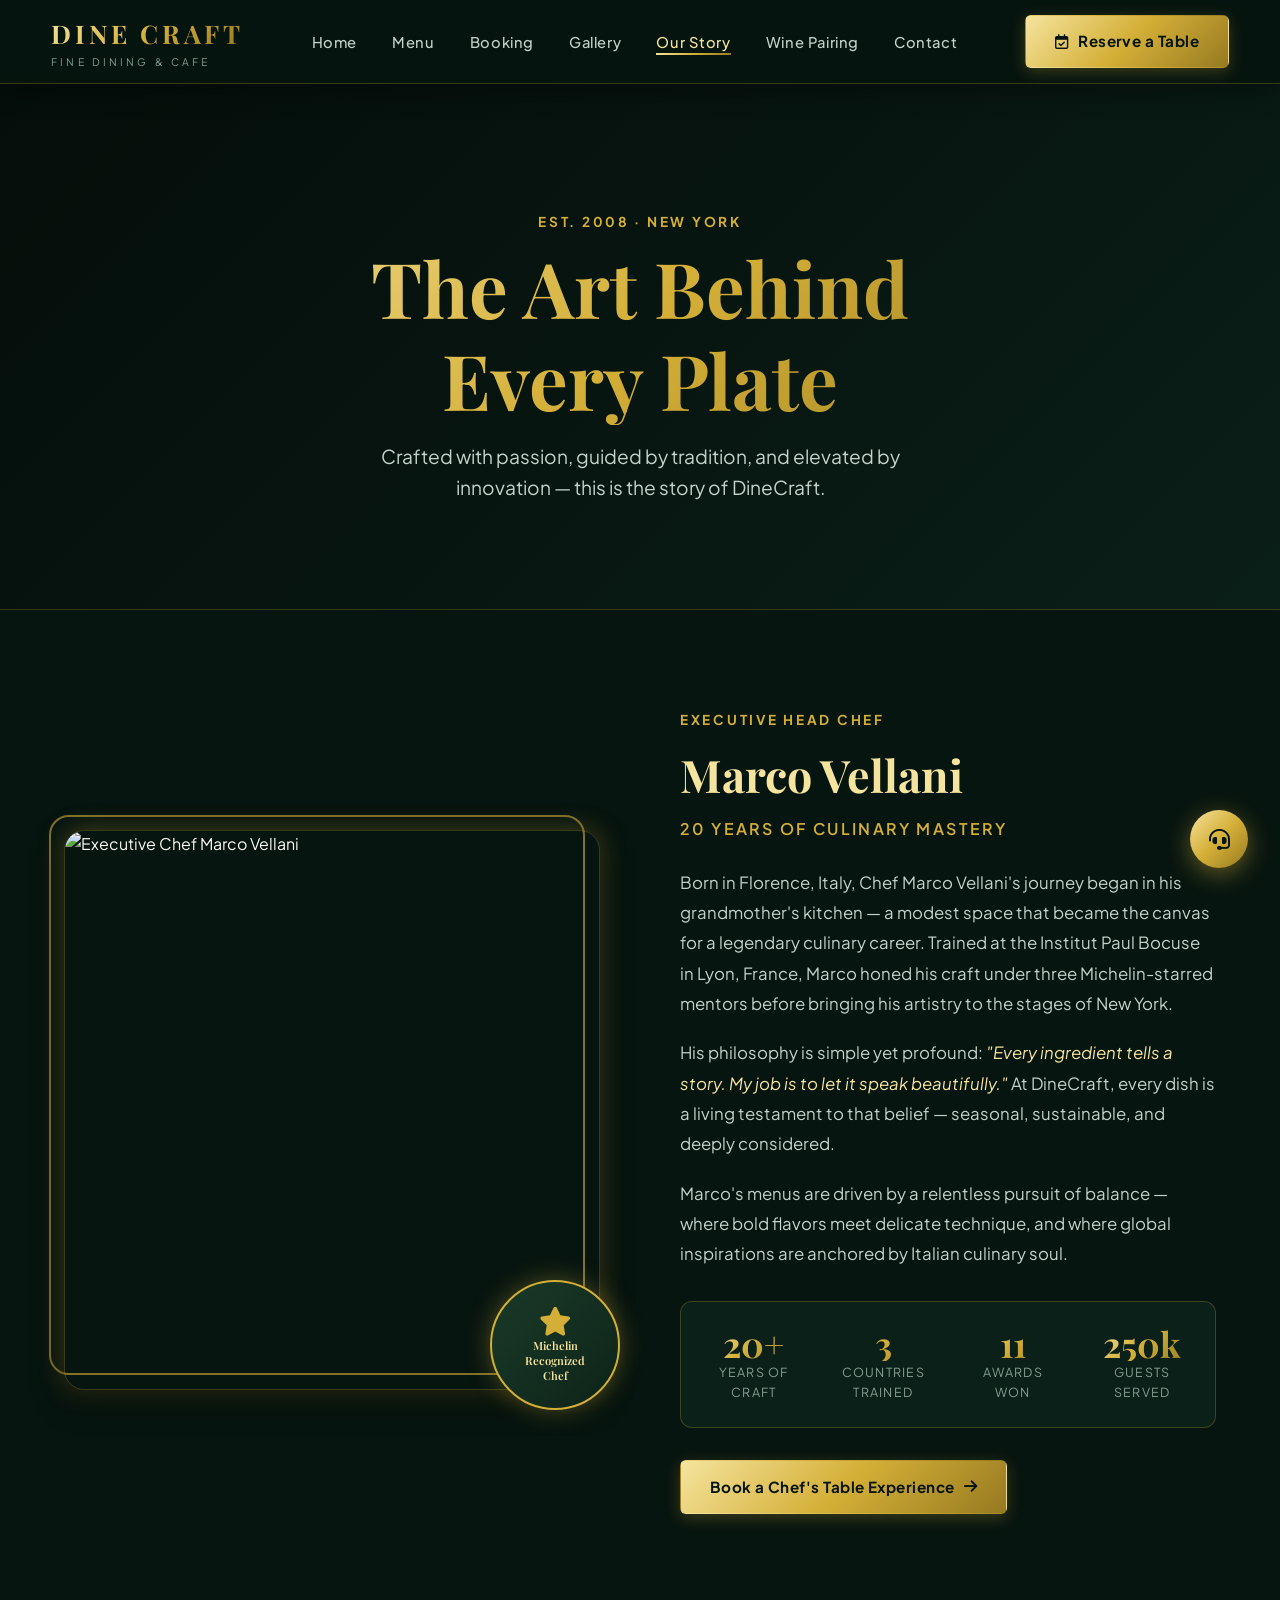
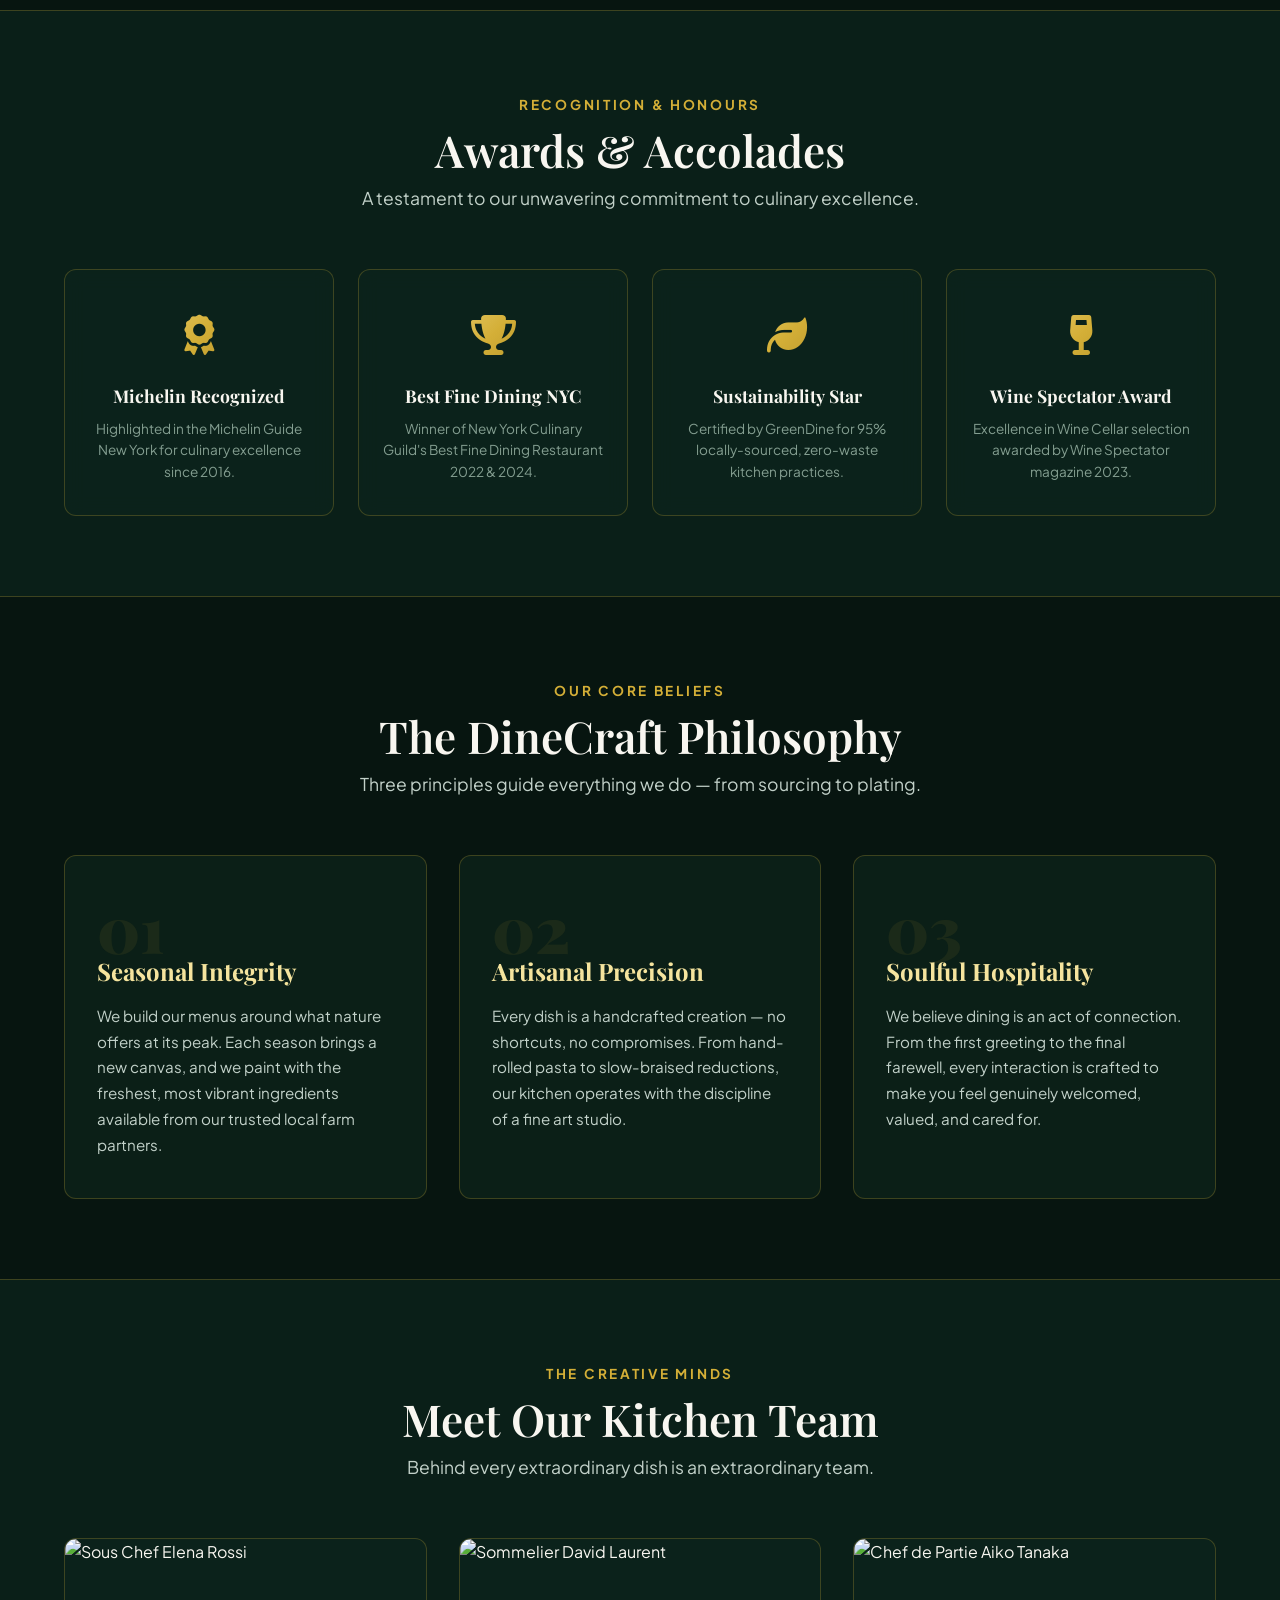
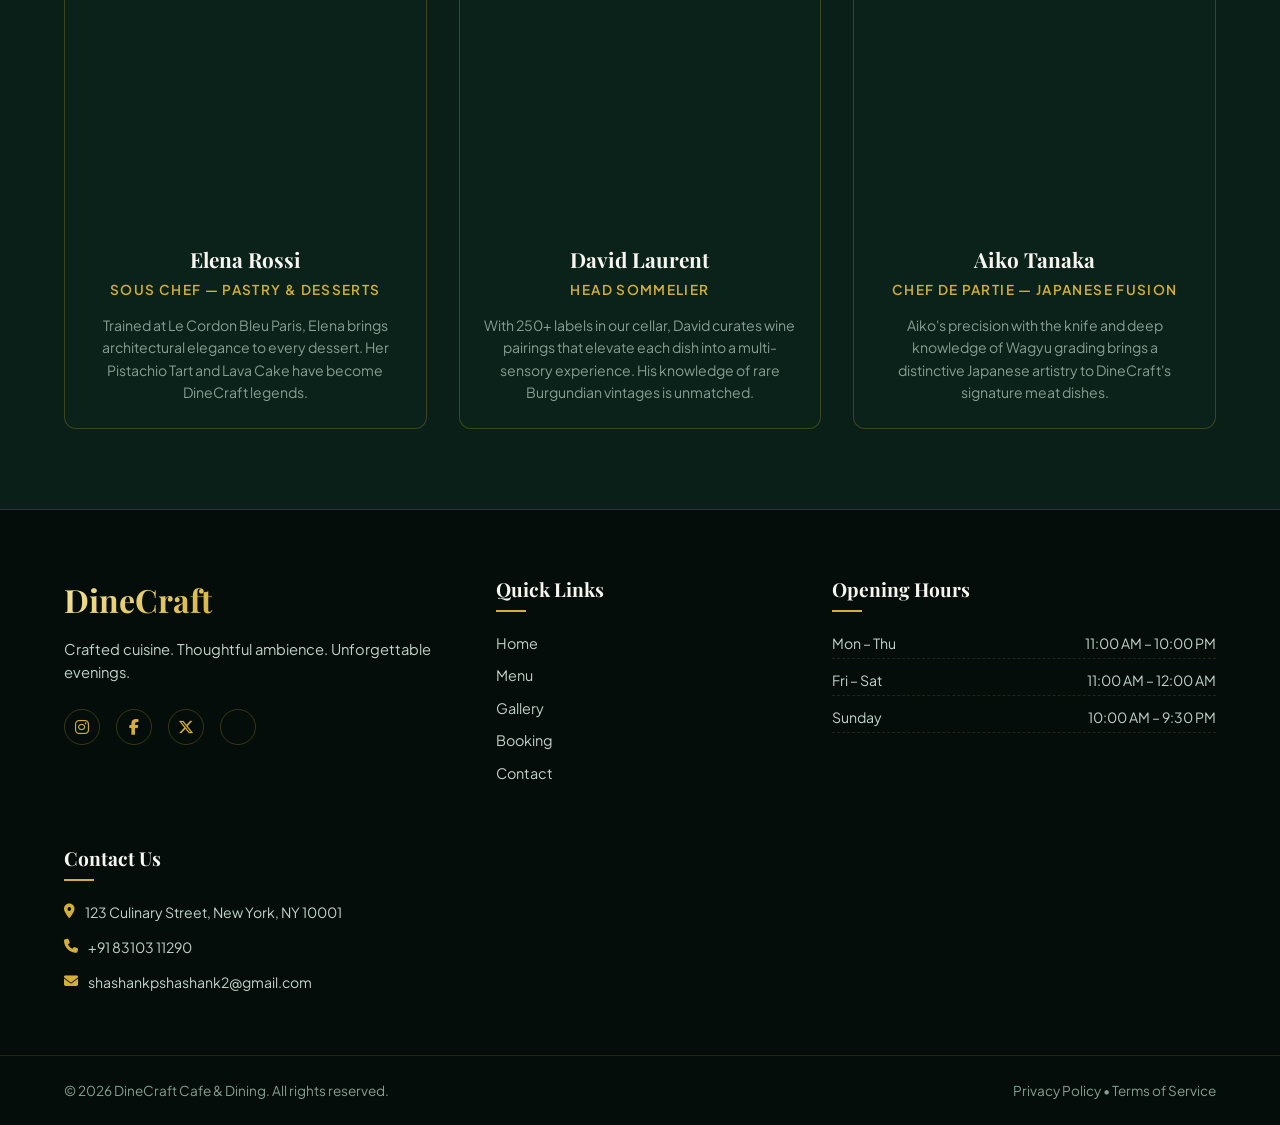
==== commit 7ae0d63a: "Update Cafe Demo with signature dishes, wine pairing, VIP perks, and booking features" ====
--- a/about.html
+++ b/about.html
@@ -351,6 +351,7 @@
                     <li><a href="booking.html" class="nav-link">Booking</a></li>
                     <li><a href="gallery.html" class="nav-link">Gallery</a></li>
                     <li><a href="about.html" class="nav-link active">Our Story</a></li>
+                    <li><a href="wine-pairing.html" class="nav-link">Wine Pairing</a></li>
                     <li><a href="index.html#contact" class="nav-link">Contact</a></li>
                 </ul>
             </nav>
@@ -495,7 +496,7 @@
                 </div>
                 <div class="team-grid">
                     <div class="team-card">
-                        <img src="https://images.unsplash.com/photo-1600565193348-f74bd3960d33?q=80&w=800&auto=format&fit=crop" alt="Sous Chef Elena Rossi">
+                        <img src="https://images.unsplash.com/photo-1595273670150-bd0c3c392e46?q=80&w=800&auto=format&fit=crop" alt="Sous Chef Elena Rossi">
                         <div class="team-card-body">
                             <h3>Elena Rossi</h3>
                             <p class="role">Sous Chef — Pastry & Desserts</p>
@@ -561,8 +562,8 @@
                         <h4 class="footer-heading">Contact Us</h4>
                         <ul class="contact-info">
                             <li><i class="fa-solid fa-location-dot"></i> 123 Culinary Street, New York, NY 10001</li>
-                            <li><i class="fa-solid fa-phone"></i> +1 (555) 382-9000</li>
-                            <li><i class="fa-solid fa-envelope"></i> info@dinecraft.com</li>
+                            <li><i class="fa-solid fa-phone"></i> +91 83103 11290</li>
+                            <li><i class="fa-solid fa-envelope"></i> shashankpshashank2@gmail.com</li>
                         </ul>
                     </div>
                 </div>
@@ -586,11 +587,11 @@
             <i class="fa-solid fa-headset" id="fabIcon"></i>
         </div>
         <div class="fab-options" id="fabOptions">
-            <a href="https://wa.me/15553829000" target="_blank" class="fab-option fab-whatsapp" title="Chat on WhatsApp">
+            <a href="https://wa.me/918310311290?text=Hello%20DineCraft%20Cafe%2C%20I%20would%20like%20to%20reserve%20a%20table" target="_blank" class="fab-option fab-whatsapp" title="Chat on WhatsApp">
                 <i class="fa-brands fa-whatsapp"></i>
                 <span class="fab-label">WhatsApp</span>
             </a>
-            <a href="tel:+15553829000" class="fab-option fab-call" title="Call Us">
+            <a href="tel:+918310311290" class="fab-option fab-call" title="Call Us">
                 <i class="fa-solid fa-phone"></i>
                 <span class="fab-label">Call Us</span>
             </a>
--- a/index.css
+++ b/index.css
@@ -380,7 +380,7 @@
     background-image: url('https://images.unsplash.com/photo-1517248135467-4c7edcad34c4?q=80&w=1920&auto=format&fit=crop');
     background-size: cover;
     background-position: center;
-    filter: brightness(0.65) contrast(1.1);
+    filter: brightness(1.1) contrast(1.05);
     z-index: 1;
     transform: scale(1.05);
     transition: transform 10s ease-out;
@@ -396,7 +396,8 @@
     left: 0;
     width: 100%;
     height: 100%;
-    background: radial-gradient(circle at center, rgba(7, 21, 16, 0.4) 0%, rgba(7, 21, 16, 0.95) 90%);
+    background: radial-gradient(circle at center, rgba(4, 14, 10, 0.2) 0%, rgba(4, 14, 10, 0.6) 100%),
+                linear-gradient(180deg, rgba(7, 21, 16, 0.35) 0%, rgba(7, 21, 16, 0.15) 50%, rgba(7, 21, 16, 0.88) 100%);
     z-index: 2;
 }
 
@@ -450,17 +451,24 @@
     font-weight: 700;
     color: #ffffff;
     line-height: 1.1;
-    margin-bottom: 1rem;
+    margin-bottom: 1.2rem;
     letter-spacing: -0.02em;
-    text-shadow: 0 4px 20px rgba(0,0,0,0.8);
+    text-shadow: 0 3px 12px rgba(0, 0, 0, 0.95), 0 6px 25px rgba(0, 0, 0, 0.9), 0 0 45px rgba(0, 0, 0, 0.85);
 }
 
 .hero-subtext {
-    font-size: 1.25rem;
-    color: var(--text-secondary);
-    max-width: 600px;
+    font-size: 1.2rem;
+    color: #ffffff;
+    max-width: 640px;
     margin-bottom: 2.5rem;
-    font-weight: 400;
+    font-weight: 500;
+    background: rgba(4, 14, 10, 0.78);
+    border: 1px solid var(--border-gold);
+    padding: 0.7rem 1.8rem;
+    border-radius: var(--radius-pill);
+    backdrop-filter: blur(12px);
+    box-shadow: 0 8px 25px rgba(0, 0, 0, 0.7), var(--gold-glow);
+    text-shadow: 0 2px 8px rgba(0, 0, 0, 0.9);
 }
 
 .hero-cta-group {
@@ -632,6 +640,85 @@
     color: var(--text-muted);
 }
 
+/* --- Dietary & Allergen Filter Bar --- */
+.dietary-filter-bar {
+    display: flex;
+    align-items: center;
+    gap: 0.8rem;
+    flex-wrap: wrap;
+    margin: 1.5rem 0 2rem;
+    padding: 0.8rem 1.2rem;
+    background: rgba(10, 31, 24, 0.7);
+    border: 1px solid var(--border-gold);
+    border-radius: var(--radius-md);
+    backdrop-filter: blur(8px);
+}
+
+.dietary-label {
+    font-size: 0.85rem;
+    font-weight: 700;
+    color: var(--color-gold);
+    letter-spacing: 0.05em;
+    display: flex;
+    align-items: center;
+    gap: 0.4rem;
+    margin-right: 0.4rem;
+}
+
+.dietary-pill {
+    background: transparent;
+    border: 1px solid var(--border-gold);
+    color: var(--text-secondary);
+    padding: 0.4rem 1rem;
+    border-radius: var(--radius-pill);
+    font-size: 0.82rem;
+    font-weight: 500;
+    cursor: pointer;
+    display: inline-flex;
+    align-items: center;
+    gap: 0.4rem;
+    transition: var(--transition);
+}
+
+.dietary-pill:hover, .dietary-pill.active {
+    background: var(--gold-gradient);
+    border-color: var(--color-gold-bright);
+    color: #071510;
+    font-weight: 700;
+    box-shadow: 0 4px 12px rgba(212, 175, 55, 0.3);
+}
+
+.dietary-badge {
+    display: inline-flex;
+    align-items: center;
+    gap: 0.3rem;
+    font-size: 0.75rem;
+    padding: 3px 10px;
+    border-radius: 12px;
+    font-weight: 600;
+    margin-right: 6px;
+    margin-top: 6px;
+    border: 1px solid transparent;
+}
+
+.dietary-badge.veg {
+    background: rgba(46, 125, 50, 0.2);
+    color: #81c784;
+    border-color: rgba(76, 175, 80, 0.4);
+}
+
+.dietary-badge.gf {
+    background: rgba(230, 81, 0, 0.2);
+    color: #ffb74d;
+    border-color: rgba(255, 152, 0, 0.4);
+}
+
+.dietary-badge.signature {
+    background: rgba(212, 175, 55, 0.2);
+    color: var(--color-gold-light);
+    border-color: var(--color-gold);
+}
+
 /* --- Ambience Section --- */
 .ambience-section {
     background: linear-gradient(180deg, var(--bg-dark) 0%, var(--bg-surface) 100%);
@@ -875,12 +962,12 @@
 .site-footer {
     background: #040d0a;
     border-top: 1px solid var(--border-gold);
-    padding-top: 4rem;
+    padding-top: 0;
 }
 
 .footer-grid {
     display: grid;
-    grid-template-columns: 2fr 1fr 1.5fr 2fr;
+    grid-template-columns: 2fr 1.5fr 2fr;
     gap: 3rem;
     margin-bottom: 3rem;
 }
@@ -1022,6 +1109,243 @@
 
 .legal-links a:hover {
     color: var(--color-gold);
+}
+
+/* Footer top padding */
+.footer-top {
+    padding-top: 4rem;
+}
+
+/* --- VIP Offer Banner --- */
+.footer-vip-banner {
+    background: linear-gradient(135deg, #071510 0%, #0e2b1f 50%, #071510 100%);
+    border-bottom: 1px solid rgba(212, 175, 55, 0.3);
+    position: relative;
+    overflow: hidden;
+}
+
+.vip-banner-inner {
+    max-width: 1200px;
+    margin: 0 auto;
+    padding: 3rem 2rem;
+    display: flex;
+    align-items: center;
+    gap: 3rem;
+    position: relative;
+}
+
+.vip-banner-glow {
+    position: absolute;
+    top: 50%;
+    left: 40%;
+    transform: translate(-50%, -50%);
+    width: 600px;
+    height: 200px;
+    background: radial-gradient(ellipse, rgba(212, 175, 55, 0.07) 0%, transparent 70%);
+    pointer-events: none;
+}
+
+.vip-banner-content {
+    flex: 1;
+}
+
+.vip-badge {
+    display: inline-flex;
+    align-items: center;
+    gap: 6px;
+    background: linear-gradient(135deg, #c9a227, #e8c96b);
+    color: #071510;
+    font-size: 0.7rem;
+    font-weight: 800;
+    letter-spacing: 0.15em;
+    padding: 4px 14px;
+    border-radius: 50px;
+    margin-bottom: 1rem;
+}
+
+.vip-title {
+    font-family: var(--font-heading);
+    font-size: 1.8rem;
+    color: #f8f6f0;
+    margin-bottom: 0.6rem;
+    line-height: 1.2;
+}
+
+.vip-desc {
+    color: var(--text-secondary);
+    font-size: 0.9rem;
+    margin-bottom: 1.2rem;
+    max-width: 480px;
+}
+
+.vip-form {
+    display: flex;
+    gap: 0.8rem;
+    flex-wrap: wrap;
+    align-items: center;
+}
+
+.vip-form input {
+    background: rgba(7, 21, 16, 0.9);
+    border: 1px solid rgba(212, 175, 55, 0.5);
+    border-radius: 6px;
+    padding: 0.75rem 1.2rem;
+    color: #fff;
+    outline: none;
+    width: 260px;
+    font-size: 0.88rem;
+    transition: border-color 0.2s;
+}
+
+.vip-form input:focus {
+    border-color: var(--color-gold);
+    box-shadow: 0 0 10px rgba(212, 175, 55, 0.2);
+}
+
+.vip-note {
+    font-size: 0.76rem;
+    color: var(--text-muted);
+    margin-top: 0.7rem;
+    display: flex;
+    align-items: center;
+    gap: 5px;
+}
+
+.vip-banner-img {
+    width: 260px;
+    height: 200px;
+    border-radius: 12px;
+    overflow: hidden;
+    border: 1px solid rgba(212, 175, 55, 0.4);
+    box-shadow: 0 20px 40px rgba(0, 0, 0, 0.6), 0 0 20px rgba(212, 175, 55, 0.15);
+    flex-shrink: 0;
+}
+
+.vip-banner-img img {
+    width: 100%;
+    height: 100%;
+    object-fit: cover;
+    transition: transform 0.6s ease;
+}
+
+.vip-banner-img:hover img { transform: scale(1.06); }
+
+/* --- Footer Stats Bar --- */
+.footer-stats-bar {
+    background: rgba(212, 175, 55, 0.05);
+    border-bottom: 1px solid rgba(212, 175, 55, 0.2);
+    padding: 1.8rem 0;
+}
+
+.footer-stats-grid {
+    display: grid;
+    grid-template-columns: repeat(5, 1fr);
+    gap: 0;
+    max-width: 1200px;
+    margin: 0 auto;
+    padding: 0 2rem;
+}
+
+.footer-stat {
+    display: flex;
+    align-items: center;
+    gap: 0.8rem;
+    padding: 0.8rem 1.2rem;
+    border-right: 1px solid rgba(212, 175, 55, 0.15);
+}
+
+.footer-stat:last-child { border-right: none; }
+
+.footer-stat-icon {
+    font-size: 1.6rem;
+    color: var(--color-gold);
+    opacity: 0.8;
+    flex-shrink: 0;
+}
+
+.stat-number {
+    font-family: var(--font-heading);
+    font-size: 1.7rem;
+    font-weight: 700;
+    background: linear-gradient(135deg, #c9a227, #e8c96b);
+    -webkit-background-clip: text;
+    -webkit-text-fill-color: transparent;
+    line-height: 1;
+}
+
+.stat-suffix {
+    font-size: 1rem;
+    color: var(--color-gold);
+    font-weight: 700;
+}
+
+.stat-label {
+    display: block;
+    font-size: 0.72rem;
+    color: var(--text-muted);
+    margin-top: 2px;
+    letter-spacing: 0.04em;
+    text-transform: uppercase;
+}
+
+/* --- Footer Award Badges --- */
+.footer-award-badges {
+    display: flex;
+    flex-wrap: wrap;
+    gap: 0.5rem;
+    margin-bottom: 1rem;
+}
+
+.award-badge {
+    display: inline-flex;
+    align-items: center;
+    gap: 5px;
+    background: rgba(212, 175, 55, 0.1);
+    border: 1px solid rgba(212, 175, 55, 0.3);
+    color: #e2c070;
+    font-size: 0.73rem;
+    font-weight: 600;
+    padding: 3px 10px;
+    border-radius: 50px;
+}
+
+/* --- Footer Rating Line --- */
+.footer-rating-line {
+    display: flex;
+    align-items: center;
+    gap: 3px;
+    font-size: 0.8rem;
+    color: var(--text-muted);
+    margin-top: 0.8rem;
+    flex-wrap: wrap;
+}
+
+/* --- Footer Reserve Button --- */
+.footer-reserve-btn {
+    display: flex;
+    align-items: center;
+    justify-content: center;
+    gap: 8px;
+    width: 100%;
+    margin-top: 1.2rem;
+}
+
+/* --- Social Links enhanced --- */
+.social-links a {
+    transition: transform 0.2s, background 0.2s, box-shadow 0.2s;
+}
+
+.social-links a:hover {
+    transform: translateY(-3px);
+    box-shadow: 0 5px 15px rgba(212, 175, 55, 0.25);
+}
+
+/* --- Footer links with icons --- */
+.footer-links a {
+    display: flex;
+    align-items: center;
+    gap: 8px;
+    transition: color 0.2s, padding-left 0.2s;
 }
 
 /* --- Modals & Drawers --- */
@@ -2065,3 +2389,181 @@
     padding-top: 70px;
 }
 
+/* ==========================================================================
+   Interactive Seating Floor Plan Visualizer (Booking Page)
+   ========================================================================== */
+.seating-visualizer-card {
+    background: rgba(10, 31, 24, 0.85);
+    border: 1px solid var(--border-gold);
+    border-radius: var(--radius-lg);
+    padding: 1.8rem;
+    margin-bottom: 2.5rem;
+    box-shadow: 0 10px 30px rgba(0, 0, 0, 0.5);
+    backdrop-filter: blur(12px);
+}
+
+.seating-header-bar {
+    display: flex;
+    justify-content: space-between;
+    align-items: center;
+    margin-bottom: 1.2rem;
+    flex-wrap: wrap;
+    gap: 1rem;
+}
+
+.seating-title {
+    font-family: var(--font-heading);
+    font-size: 1.4rem;
+    color: var(--color-gold);
+    display: flex;
+    align-items: center;
+    gap: 0.6rem;
+}
+
+.zone-selector-grid {
+    display: grid;
+    grid-template-columns: repeat(auto-fit, minmax(200px, 1fr));
+    gap: 1rem;
+    margin-bottom: 1.5rem;
+}
+
+.zone-card {
+    background: rgba(7, 21, 16, 0.9);
+    border: 1px solid rgba(212, 175, 55, 0.3);
+    border-radius: var(--radius-md);
+    padding: 1rem;
+    cursor: pointer;
+    transition: all 0.3s cubic-bezier(0.4, 0, 0.2, 1);
+    position: relative;
+    overflow: hidden;
+}
+
+.zone-card:hover {
+    border-color: var(--color-gold);
+    transform: translateY(-3px);
+    box-shadow: 0 6px 16px rgba(212, 175, 55, 0.2);
+}
+
+.zone-card.selected {
+    background: linear-gradient(135deg, rgba(212, 175, 55, 0.15) 0%, rgba(10, 31, 24, 0.95) 100%);
+    border: 2px solid var(--color-gold);
+    box-shadow: 0 0 18px rgba(212, 175, 55, 0.35);
+}
+
+.zone-card.selected::after {
+    content: '✓ Selected';
+    position: absolute;
+    top: 8px;
+    right: 10px;
+    font-size: 0.7rem;
+    font-weight: 700;
+    color: #071510;
+    background: var(--color-gold);
+    padding: 2px 8px;
+    border-radius: 10px;
+    letter-spacing: 0.05em;
+}
+
+.zone-icon {
+    font-size: 1.5rem;
+    color: var(--color-gold);
+    margin-bottom: 0.6rem;
+}
+
+.zone-name {
+    font-family: var(--font-heading);
+    font-size: 1.1rem;
+    color: var(--text-primary);
+    margin-bottom: 0.2rem;
+}
+
+.zone-desc {
+    font-size: 0.8rem;
+    color: var(--text-muted);
+    line-height: 1.4;
+}
+
+/* Floorplan Interactive Canvas Visualizer */
+.floorplan-visualizer {
+    position: relative;
+    border: 1px dashed rgba(212, 175, 55, 0.4);
+    border-radius: var(--radius-md);
+    padding: 1.2rem;
+    background: radial-gradient(circle at center, rgba(16, 44, 34, 0.8) 0%, rgba(7, 21, 16, 0.95) 100%);
+    display: flex;
+    flex-direction: column;
+    gap: 1rem;
+}
+
+.zone-preview-banner {
+    display: flex;
+    gap: 1.2rem;
+    align-items: center;
+    background: rgba(7, 21, 16, 0.7);
+    border: 1px solid rgba(212, 175, 55, 0.2);
+    border-radius: var(--radius-sm);
+    padding: 0.8rem 1rem;
+}
+
+.zone-preview-img {
+    width: 90px;
+    height: 65px;
+    border-radius: var(--radius-sm);
+    object-fit: cover;
+    border: 1px solid var(--border-gold);
+    flex-shrink: 0;
+}
+
+.zone-preview-info h5 {
+    font-family: var(--font-heading);
+    font-size: 1.05rem;
+    color: var(--color-gold-light);
+    margin-bottom: 0.2rem;
+}
+
+.zone-preview-info p {
+    font-size: 0.82rem;
+    color: var(--text-secondary);
+}
+
+/* Occasion Add-ons Checklist */
+.occasion-addons-wrapper {
+    margin-top: 1.5rem;
+    padding-top: 1.2rem;
+    border-top: 1px solid rgba(212, 175, 55, 0.15);
+}
+
+.addon-pill-grid {
+    display: flex;
+    flex-wrap: wrap;
+    gap: 0.6rem;
+    margin-top: 0.6rem;
+}
+
+.addon-checkbox-card {
+    background: rgba(7, 21, 16, 0.8);
+    border: 1px solid rgba(212, 175, 55, 0.3);
+    border-radius: var(--radius-pill);
+    padding: 0.5rem 1rem;
+    font-size: 0.82rem;
+    color: var(--text-secondary);
+    cursor: pointer;
+    display: flex;
+    align-items: center;
+    gap: 0.5rem;
+    transition: all 0.2s ease;
+    user-select: none;
+}
+
+.addon-checkbox-card:hover {
+    border-color: var(--color-gold);
+    color: var(--text-primary);
+}
+
+.addon-checkbox-card.active {
+    background: rgba(212, 175, 55, 0.2);
+    border-color: var(--color-gold);
+    color: var(--color-gold-light);
+    font-weight: 600;
+}
+
